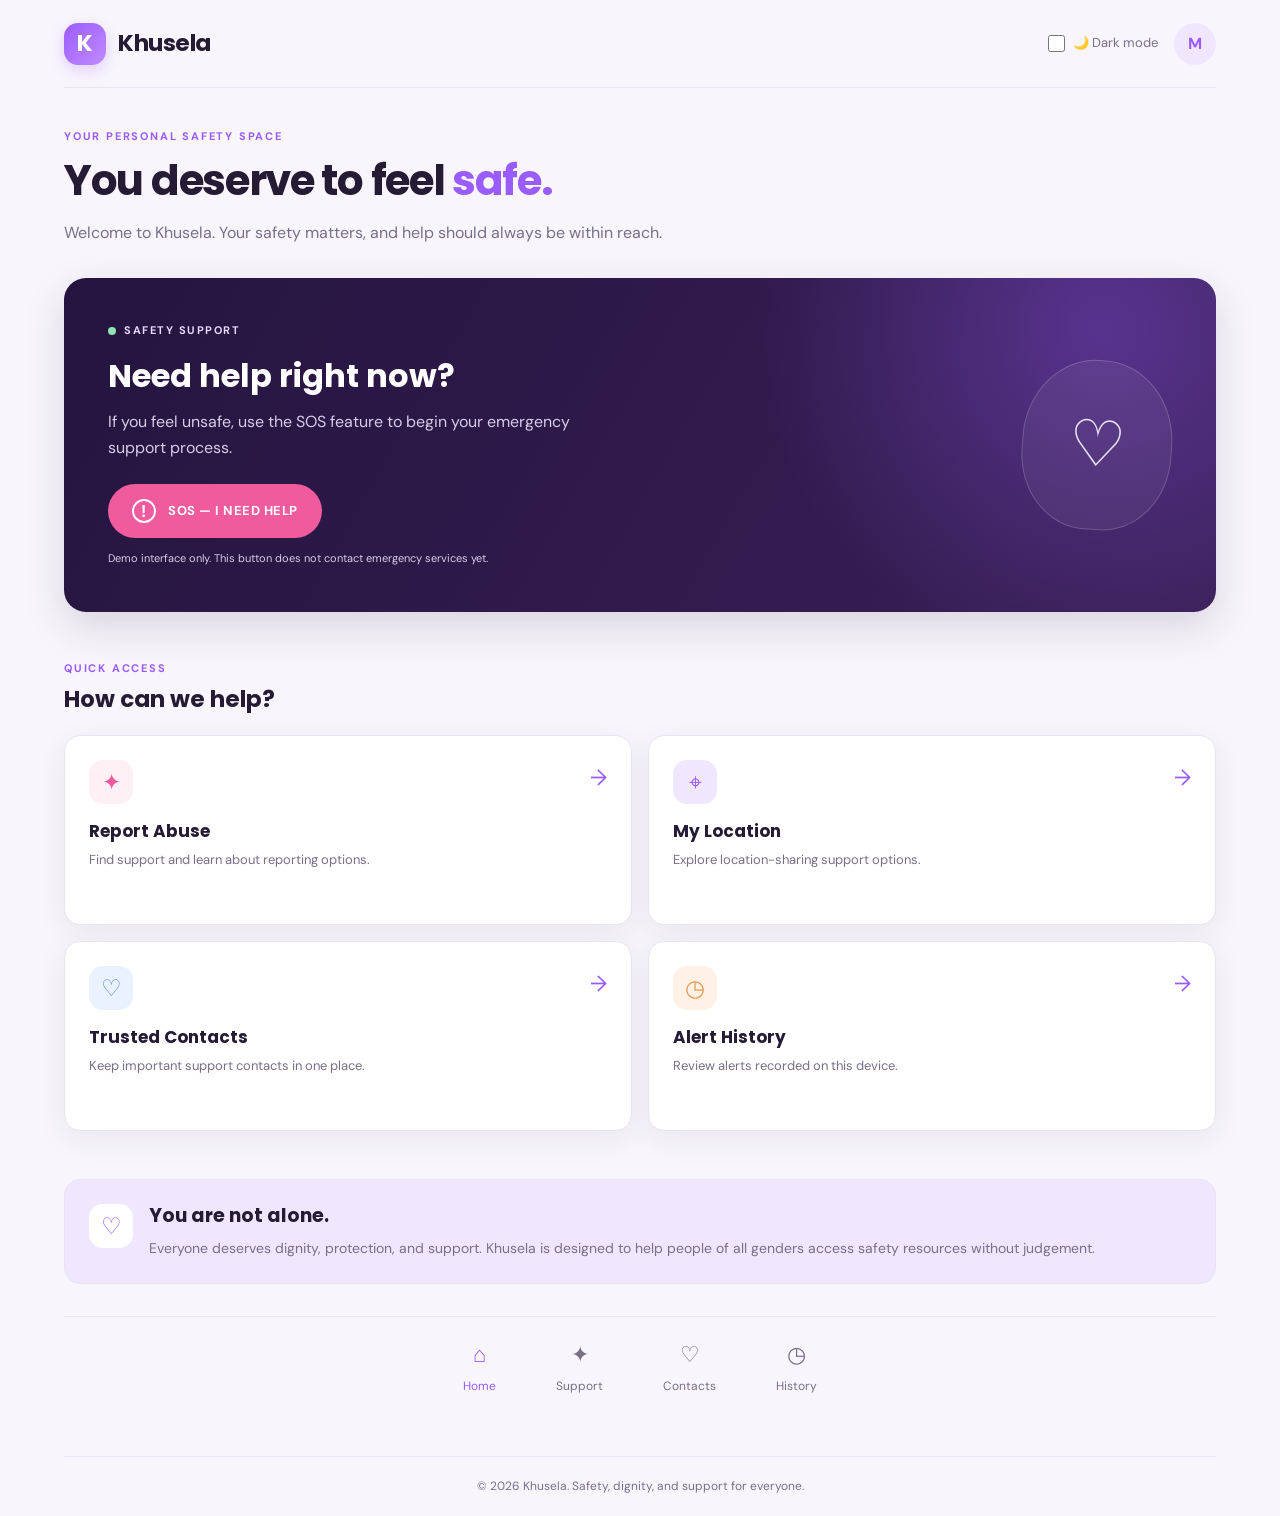
==== index.html @ ccbcc1a1 "Add files via upload so far im still working on the figma design and colouring ive finished the pro" ====
<div id="khusela"></div>
<!DOCTYPE html>
<html lang="en">
<head>
    <meta charset="UTF-8">
    <meta name="viewport" content="width=device-width, initial-scale=1.0">
    <title>Khusela | Your Safety, Our Priority</title>

    <!-- Connect the CSS file -->
    <link rel="stylesheet" href="style.css">

    <!-- Fonts -->
    <link rel="preconnect" href="https://fonts.googleapis.com">
    <link rel="preconnect" href="https://fonts.gstatic.com" crossorigin>
    <link href="https://fonts.googleapis.com/css2?family=DM+Sans:wght@400;500;600;700&family=Poppins:wght@500;600;700&display=swap" rel="stylesheet">
</head>

<body>
    <div class="app-container">

        <!-- Header -->
        <header class="top-bar">
            <a href="#" class="logo">
                <span class="logo-icon">K</span>
                <span>Khusela</span>
            </a>

            <div class="header-actions">
                <label class="theme-switch">
                    <input type="checkbox" id="theme-toggle">
                    <span>🌙 Dark mode</span>
                </label>
                <div class="profile">M</div>
            </div>
        </header>

        <!-- Main content -->
        <main class="main-content">

            <!-- Welcome section -->
            <section class="welcome">
                <p class="eyebrow">YOUR PERSONAL SAFETY SPACE</p>
                <h1>You deserve to feel <span>safe.</span></h1>
                <p class="welcome-text">
                    Welcome to Khusela. Your safety matters, and help should
                    always be within reach.
                </p>
            </section>

            <!-- SOS card -->
            <section class="sos-card">
                <div class="sos-content">
                    <span class="status-label">
                        <span class="status-dot"></span>
                        SAFETY SUPPORT
                    </span>

                    <h2>Need help right now?</h2>
                    <p>
                        If you feel unsafe, use the SOS feature to begin
                        your emergency support process.
                    </p>

                    <button class="sos-button" type="button">
                        <span class="sos-icon">!</span>
                        SOS — I NEED HELP
                    </button>

                    <p class="sos-note">
                        Demo interface only. This button does not contact
                        emergency services yet.
                    </p>
                </div>

                <div class="shield-art" aria-hidden="true">♡</div>
            </section>

            <!-- Quick actions -->
            <section class="section">
                <div class="section-heading">
                    <div>
                        <p class="eyebrow">QUICK ACCESS</p>
                        <h2>How can we help?</h2>
                    </div>
                </div>

                <div class="action-grid">
                    <a href="#report" class="action-card">
                        <span class="action-icon pink">✦</span>
                        <h3>Report Abuse</h3>
                        <p>Find support and learn about reporting options.</p>
                        <span class="card-arrow">→</span>
                    </a>

                    <a href="#location" class="action-card">
                        <span class="action-icon purple">⌖</span>
                        <h3>My Location</h3>
                        <p>Explore location-sharing support options.</p>
                        <span class="card-arrow">→</span>
                    </a>

                    <a href="#contacts" class="action-card">
                        <span class="action-icon blue">♡</span>
                        <h3>Trusted Contacts</h3>
                        <p>Keep important support contacts in one place.</p>
                        <span class="card-arrow">→</span>
                    </a>

                    <a href="#history" class="action-card">
                        <span class="action-icon orange">◷</span>
                        <h3>Alert History</h3>
                        <p>Review alerts recorded on this device.</p>
                        <span class="card-arrow">→</span>
                    </a>
                </div>
            </section>

            <!-- Support information -->
            <section class="support-card" id="report">
                <div class="support-icon">♡</div>
                <div>
                    <h2>You are not alone.</h2>
                    <p>
                        Everyone deserves dignity, protection, and support.
                        Khusela is designed to help people of all genders
                        access safety resources without judgement.
                    </p>
                </div>
            </section>

            <!-- Bottom navigation -->
            <nav class="bottom-nav" aria-label="Main navigation">
                <a href="#" class="nav-item active">
                    <span>⌂</span>
                    Home
                </a>
                <a href="#report" class="nav-item">
                    <span>✦</span>
                    Support
                </a>
                <a href="#contacts" class="nav-item">
                    <span>♡</span>
                    Contacts
                </a>
                <a href="#history" class="nav-item">
                    <span>◷</span>
                    History
                </a>
            </nav>

        </main>

        <footer class="footer">
            <p>© 2026 Khusela. Safety, dignity, and support for everyone.</p>
        </footer>

    </div>
</body>
</html>
---- style.css ----
/* =====================================
   1. KHUSELA DESIGN SYSTEM
===================================== */

:root {
    --primary: #9B5CFF;
    --primary-dark: #7840D8;
    --accent: #F05B9D;
    --background: #F8F6FC;
    --surface: #FFFFFF;
    --text: #241B35;
    --muted: #786F88;
    --border: #EAE4F2;
    --soft-purple: #F0E7FF;
    --soft-pink: #FFF0F6;
    --soft-blue: #EAF2FF;
    --soft-orange: #FFF1E5;
    --sos-bg: #25143F;
    --sos-text: #FFFFFF;

    --font-heading: "Poppins", sans-serif;
    --font-body: "DM Sans", sans-serif;

    --space-1: 4px;
    --space-2: 8px;
    --space-3: 12px;
    --space-4: 16px;
    --space-5: 20px;
    --space-6: 24px;
    --space-8: 32px;
    --space-10: 40px;

    --radius-small: 10px;
    --radius-medium: 16px;
    --radius-large: 22px;
    --radius-pill: 999px;

    --shadow: 0 8px 30px rgba(43, 25, 70, 0.07);
}

/* =====================================
   2. DARK MODE
   Uses the checkbox in the HTML.
===================================== */

body:has(#theme-toggle:checked) {
    --background: #0B0818;
    --surface: #141126;
    --text: #F8F5FF;
    --muted: #AAA1C2;
    --border: #302744;
    --soft-purple: #281C3E;
    --soft-pink: #351B2A;
    --soft-blue: #192742;
    --soft-orange: #35251B;
    --sos-bg: #201432;
    --sos-text: #FFFFFF;

    --shadow: 0 8px 30px rgba(0, 0, 0, 0.18);
}

/* =====================================
   3. RESET AND BASE STYLES
===================================== */

* {
    box-sizing: border-box;
    margin: 0;
    padding: 0;
}

html {
    scroll-behavior: smooth;
}

body {
    background: var(--background);
    color: var(--text);
    font-family: var(--font-body);
    font-size: 16px;
    line-height: 1.6;
    transition: background 0.25s ease, color 0.25s ease;
}

a {
    color: inherit;
    text-decoration: none;
}

button,
input {
    font: inherit;
}

button,
a,
input {
    -webkit-tap-highlight-color: transparent;
}

button:focus-visible,
a:focus-visible,
input:focus-visible {
    outline: 3px solid var(--accent);
    outline-offset: 4px;
}

.app-container {
    width: 100%;
    max-width: 1200px;
    margin: 0 auto;
    padding: 0 var(--space-6);
}

/* =====================================
   4. HEADER AND LOGO
===================================== */

.top-bar {
    min-height: 88px;
    display: flex;
    align-items: center;
    justify-content: space-between;
    gap: var(--space-4);
    border-bottom: 1px solid var(--border);
}

.logo {
    display: inline-flex;
    align-items: center;
    gap: var(--space-3);
    font-family: var(--font-heading);
    font-size: 23px;
    font-weight: 700;
    letter-spacing: -0.5px;
}

.logo-icon {
    display: grid;
    place-items: center;
    width: 42px;
    height: 42px;
    border-radius: 14px;
    background: linear-gradient(135deg, var(--primary), #C18BFF);
    color: white;
    box-shadow: 0 5px 15px rgba(155, 92, 255, 0.25);
}

.header-actions {
    display: flex;
    align-items: center;
    gap: var(--space-4);
}

.theme-switch {
    display: inline-flex;
    align-items: center;
    gap: var(--space-2);
    color: var(--muted);
    font-size: 13px;
    cursor: pointer;
}

.theme-switch input {
    accent-color: var(--primary);
    width: 17px;
    height: 17px;
    cursor: pointer;
}

.profile {
    width: 42px;
    height: 42px;
    display: grid;
    place-items: center;
    border-radius: 50%;
    background: var(--soft-purple);
    color: var(--primary);
    font-weight: 700;
}

/* =====================================
   5. MAIN CONTENT AND WELCOME
===================================== */

.main-content {
    padding: var(--space-10) 0;
}

.welcome {
    margin-bottom: var(--space-8);
}

.eyebrow {
    color: var(--primary);
    font-size: 11px;
    font-weight: 700;
    letter-spacing: 1.8px;
    margin-bottom: var(--space-2);
}

h1,
h2,
h3 {
    font-family: var(--font-heading);
    line-height: 1.3;
}

.welcome h1 {
    font-size: clamp(28px, 5vw, 42px);
    letter-spacing: -1.3px;
    margin-bottom: var(--space-3);
}

.welcome h1 span {
    color: var(--primary);
}

.welcome-text {
    color: var(--muted);
    max-width: 600px;
}

/* =====================================
   6. SOS CARD
===================================== */

.sos-card {
    position: relative;
    display: flex;
    align-items: center;
    justify-content: space-between;
    gap: var(--space-6);
    overflow: hidden;
    padding: clamp(24px, 5vw, 44px);
    margin-bottom: 48px;
    border-radius: var(--radius-large);
    background:
        radial-gradient(
            circle at 90% 15%,
            rgba(155, 92, 255, 0.35),
            transparent 32%
        ),
        linear-gradient(120deg, #25143F, #392057);
    color: var(--sos-text);
    box-shadow: 0 15px 40px rgba(37, 20, 63, 0.15);
}

.sos-content {
    position: relative;
    z-index: 1;
    max-width: 600px;
}

.status-label {
    display: inline-flex;
    align-items: center;
    gap: var(--space-2);
    color: #E7D7FF;
    font-size: 11px;
    font-weight: 700;
    letter-spacing: 1.5px;
    margin-bottom: var(--space-4);
}

.status-dot {
    width: 8px;
    height: 8px;
    border-radius: 50%;
    background: #8FE3B1;
}

.sos-card h2 {
    font-size: clamp(24px, 4vw, 32px);
    margin-bottom: var(--space-3);
}

.sos-card p {
    max-width: 490px;
    color: #D7CCE8;
}

.sos-button {
    min-height: 54px;
    display: inline-flex;
    align-items: center;
    justify-content: center;
    gap: var(--space-3);
    margin-top: var(--space-6);
    padding: 0 24px;
    border: 0;
    border-radius: var(--radius-pill);
    background: var(--accent);
    color: white;
    font-size: 13px;
    font-weight: 700;
    letter-spacing: 0.5px;
    cursor: pointer;
    transition: transform 0.2s ease, filter 0.2s ease;
}

.sos-button:hover {
    transform: translateY(-2px);
    filter: brightness(1.08);
}

.sos-icon {
    display: grid;
    place-items: center;
    width: 24px;
    height: 24px;
    border: 2px solid white;
    border-radius: 50%;
    font-size: 17px;
    line-height: 1;
}

.sos-note {
    margin-top: var(--space-3);
    font-size: 11px;
}

.shield-art {
    display: grid;
    place-items: center;
    flex-shrink: 0;
    width: 150px;
    height: 170px;
    border: 1px solid rgba(255, 255, 255, 0.18);
    border-radius: 48% 48% 45% 45%;
    background: rgba(255, 255, 255, 0.06);
    color: rgba(255, 255, 255, 0.85);
    font-size: 64px;
    transform: rotate(4deg);
}

/* =====================================
   7. QUICK ACTION CARDS
===================================== */

.section {
    margin-bottom: 48px;
}

.section-heading {
    display: flex;
    justify-content: space-between;
    align-items: center;
    margin-bottom: var(--space-5);
}

.section-heading h2 {
    font-size: 23px;
}

.action-grid {
    display: grid;
    grid-template-columns: repeat(2, minmax(0, 1fr));
    gap: var(--space-4);
}

.action-card {
    position: relative;
    min-height: 190px;
    padding: var(--space-6);
    border: 1px solid var(--border);
    border-radius: var(--radius-medium);
    background: var(--surface);
    box-shadow: var(--shadow);
    transition: transform 0.2s ease, border-color 0.2s ease;
}

.action-card:hover {
    transform: translateY(-3px);
    border-color: var(--primary);
}

.action-icon {
    display: grid;
    place-items: center;
    width: 44px;
    height: 44px;
    margin-bottom: var(--space-4);
    border-radius: 14px;
    font-size: 23px;
}

.pink {
    background: var(--soft-pink);
    color: var(--accent);
}

.purple {
    background: var(--soft-purple);
    color: var(--primary);
}

.blue {
    background: var(--soft-blue);
    color: #5D8FE8;
}

.orange {
    background: var(--soft-orange);
    color: #E99A53;
}

.action-card h3 {
    margin-bottom: var(--space-2);
    font-size: 17px;
}

.action-card p {
    max-width: 300px;
    color: var(--muted);
    font-size: 13px;
}

.card-arrow {
    position: absolute;
    top: 24px;
    right: 24px;
    color: var(--primary);
    font-size: 22px;
}

/* =====================================
   8. SUPPORT CARD
===================================== */

.support-card {
    display: flex;
    align-items: flex-start;
    gap: var(--space-4);
    padding: var(--space-6);
    margin-bottom: var(--space-8);
    border: 1px solid var(--border);
    border-radius: var(--radius-medium);
    background: var(--soft-purple);
}

.support-icon {
    display: grid;
    place-items: center;
    flex-shrink: 0;
    width: 44px;
    height: 44px;
    border-radius: 14px;
    background: var(--surface);
    color: var(--primary);
    font-size: 23px;
}

.support-card h2 {
    margin-bottom: var(--space-2);
    font-size: 19px;
}

.support-card p {
    color: var(--muted);
    font-size: 14px;
}

/* =====================================
   9. BOTTOM NAVIGATION
===================================== */

.bottom-nav {
    display: flex;
    align-items: center;
    justify-content: center;
    gap: clamp(16px, 5vw, 60px);
    padding: var(--space-5) 0;
    border-top: 1px solid var(--border);
}

.nav-item {
    display: flex;
    align-items: center;
    flex-direction: column;
    gap: var(--space-1);
    color: var(--muted);
    font-size: 12px;
    transition: color 0.2s ease;
}

.nav-item span {
    font-size: 22px;
}

.nav-item:hover,
.nav-item.active {
    color: var(--primary);
}

/* =====================================
   10. FOOTER
===================================== */

.footer {
    padding: var(--space-5) 0;
    border-top: 1px solid var(--border);
    color: var(--muted);
    font-size: 12px;
    text-align: center;
}

/* =====================================
   11. MOBILE RESPONSIVENESS
===================================== */

@media (max-width: 640px) {
    .app-container {
        padding: 0 var(--space-4);
    }

    .top-bar {
        min-height: 72px;
    }

    .logo {
        font-size: 19px;
    }

    .logo-icon {
        width: 36px;
        height: 36px;
    }

    .header-actions {
        gap: var(--space-2);
    }

    .theme-switch {
        font-size: 0;
        gap: 0;
    }

    .theme-switch input {
        width: 20px;
        height: 20px;
    }

    .profile {
        width: 36px;
        height: 36px;
    }

    .main-content {
        padding: var(--space-8) 0;
    }

    .sos-card {
        padding: 24px;
        margin-bottom: 36px;
    }

    .shield-art {
        display: none;
    }

    .sos-button {
        width: 100%;
        padding: 0 12px;
        font-size: 12px;
    }

    .action-grid {
        grid-template-columns: 1fr;
    }

    .action-card {
        min-height: 160px;
    }

    .support-card {
        padding: var(--space-4);
    }

    .bottom-nav {
        justify-content: space-between;
        gap: 8px;
    }

    .nav-item {
        font-size: 10px;
    }

    .nav-item span {
        font-size: 20px;
    }
}

/* =====================================
   12. ACCESSIBILITY
===================================== */

@media (prefers-reduced-motion: reduce) {
    *,
    *::before,
    *::after {
        scroll-behavior: auto !important;
        transition-duration: 0.01ms !important;
        animation-duration: 0.01ms !important;
        animation-iteration-count: 1 !important;
    }
}
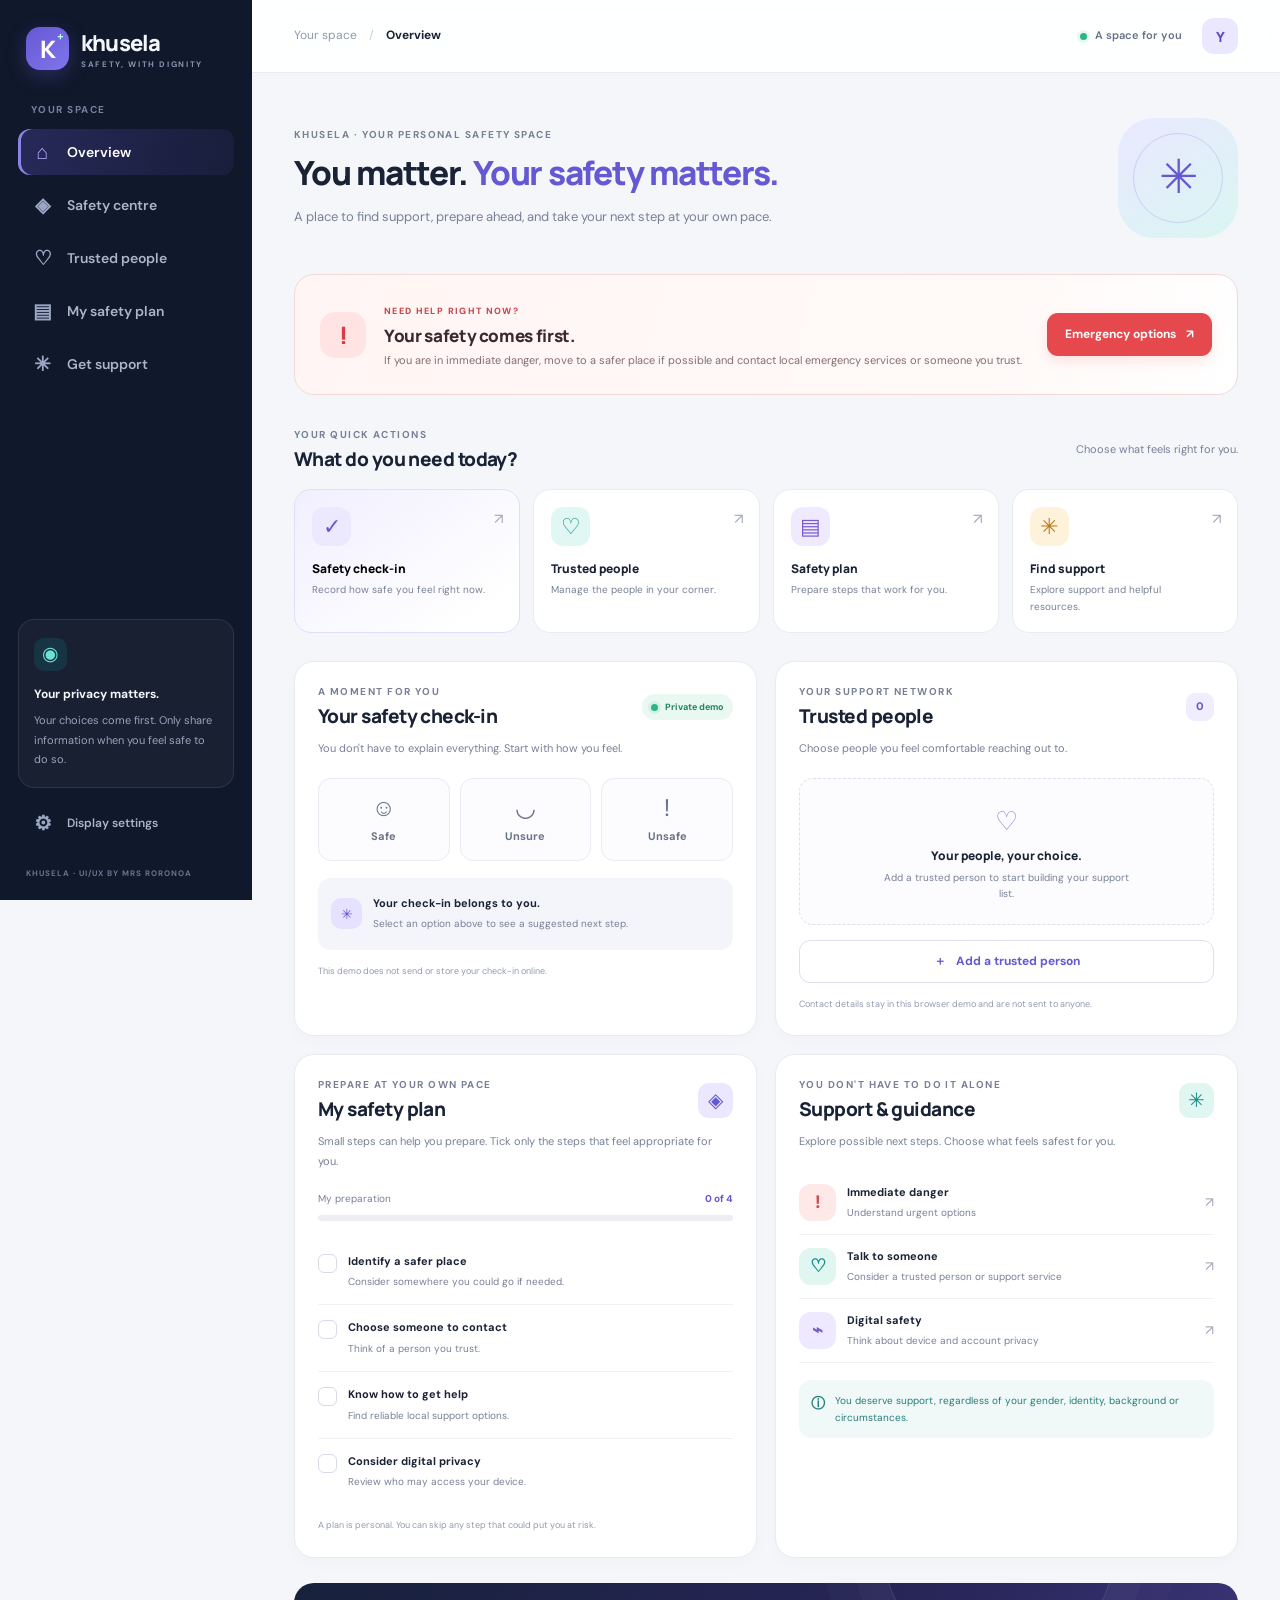
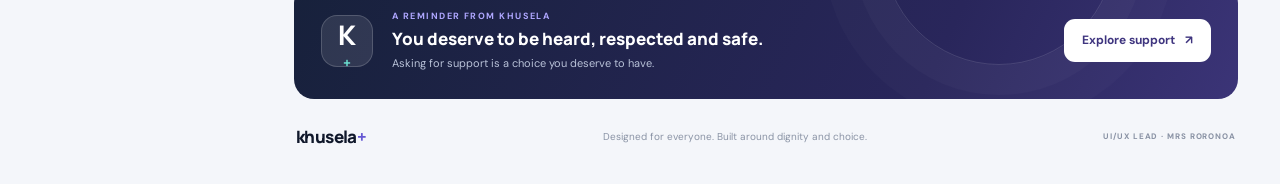
==== commit 1092be88: "Add files via upload final product" ====
--- a/index.html
+++ b/index.html
@@ -1,159 +1,474 @@
-<div id="khusela"></div>
+
 <!DOCTYPE html>
 <html lang="en">
 <head>
-    <meta charset="UTF-8">
-    <meta name="viewport" content="width=device-width, initial-scale=1.0">
-    <title>Khusela | Your Safety, Our Priority</title>
-
-    <!-- Connect the CSS file -->
-    <link rel="stylesheet" href="style.css">
-
-    <!-- Fonts -->
-    <link rel="preconnect" href="https://fonts.googleapis.com">
-    <link rel="preconnect" href="https://fonts.gstatic.com" crossorigin>
-    <link href="https://fonts.googleapis.com/css2?family=DM+Sans:wght@400;500;600;700&family=Poppins:wght@500;600;700&display=swap" rel="stylesheet">
+  <meta charset="UTF-8">
+  <meta name="viewport" content="width=device-width, initial-scale=1">
+  <meta name="theme-color" content="#10182B">
+  <meta name="description" content="Khusela is an inclusive personal safety and GBV support platform.">
+  <title>Khusela — Your Safety, Your Choice</title>
+
+  <link rel="preconnect" href="https://fonts.googleapis.com">
+  <link rel="preconnect" href="https://fonts.gstatic.com" crossorigin>
+  <link href="https://fonts.googleapis.com/css2?family=DM+Sans:wght@400;500;600;700&family=Manrope:wght@400;500;600;700;800&display=swap" rel="stylesheet">
+  <link rel="stylesheet" href="style.css">
 </head>
-
 <body>
-    <div class="app-container">
-
-        <!-- Header -->
-        <header class="top-bar">
-            <a href="#" class="logo">
-                <span class="logo-icon">K</span>
-                <span>Khusela</span>
+  <div class="app">
+    <aside class="sidebar" id="sidebar">
+      <a href="#dashboard" class="brand" aria-label="Khusela dashboard">
+        <span class="brand-symbol">K<span>+</span></span>
+        <span class="brand-name">khusela<small>SAFETY, WITH DIGNITY</small></span>
+      </a>
+
+      <div class="profile-label">YOUR SPACE</div>
+      <nav class="side-nav" aria-label="Main navigation">
+        <a class="nav-link active" href="#dashboard"><span>⌂</span> Overview</a>
+        <a class="nav-link" href="#safety"><span>◈</span> Safety centre</a>
+        <a class="nav-link" href="#contacts"><span>♡</span> Trusted people</a>
+        <a class="nav-link" href="#plan"><span>▤</span> My safety plan</a>
+        <a class="nav-link" href="#support"><span>✳</span> Get support</a>
+      </nav>
+
+      <div class="sidebar-bottom">
+        <div class="privacy-card">
+          <span class="privacy-icon">◉</span>
+          <strong>Your privacy matters.</strong>
+          <p>Your choices come first. Only share information when you feel safe to do so.</p>
+        </div>
+        <button class="nav-link settings-button" id="settingsButton" type="button">
+          <span>⚙</span> Display settings
+        </button>
+        <div class="sidebar-footer">KHUSELA · UI/UX BY MRS RORONOA</div>
+      </div>
+    </aside>
+
+    <main class="main" id="dashboard">
+      <header class="topbar">
+        <button class="icon-button menu-button" id="menuButton" aria-label="Open navigation" type="button">☰</button>
+        <div class="breadcrumb">Your space <span>/</span> <strong>Overview</strong></div>
+        <div class="top-actions">
+          <span class="secure-label"><span class="green-dot"></span> A space for you</span>
+          <button class="avatar" id="profileButton" type="button" aria-label="Profile options">Y</button>
+        </div>
+      </header>
+
+      <div class="content">
+        <section class="welcome-row">
+          <div>
+            <p class="overline">KHUSELA  · YOUR PERSONAL SAFETY SPACE</p>
+            <h1>You matter. <span>Your safety matters.</span></h1>
+            <p class="subheading">A place to find support, prepare ahead, and take your next step at your own pace.</p>
+          </div>
+          <div class="welcome-mark" aria-hidden="true">
+            <div class="mark-ring ring-one"></div>
+            <div class="mark-ring ring-two"></div>
+            <span>✳</span>
+          </div>
+        </section>
+
+        <section class="emergency-banner" id="safety" aria-labelledby="urgent-title">
+          <div class="emergency-symbol" aria-hidden="true">!</div>
+          <div class="emergency-copy">
+            <span class="banner-eyebrow">NEED HELP RIGHT NOW?</span>
+            <h2 id="urgent-title">Your safety comes first.</h2>
+            <p>If you are in immediate danger, move to a safer place if possible and contact local emergency services or someone you trust.</p>
+          </div>
+          <button class="button button-emergency" id="emergencyButton" type="button">
+            Emergency options <span aria-hidden="true">↗</span>
+          </button>
+        </section>
+
+        <div class="section-title-row">
+          <div>
+            <p class="overline">YOUR QUICK ACTIONS</p>
+            <h2>What do you need today?</h2>
+          </div>
+          <span class="section-note">Choose what feels right for you.</span>
+        </div>
+
+        <section class="action-grid" aria-label="Quick safety actions">
+          <button class="action-card action-primary" id="checkInButton" type="button">
+            <span class="action-icon">✓</span>
+            <span class="action-text"><strong>Safety check-in</strong><small>Record how safe you feel right now.</small></span>
+            <span class="card-arrow">↗</span>
+          </button>
+          <a class="action-card" href="#contacts">
+            <span class="action-icon icon-teal">♡</span>
+            <span class="action-text"><strong>Trusted people</strong><small>Manage the people in your corner.</small></span>
+            <span class="card-arrow">↗</span>
+          </a>
+          <a class="action-card" href="#plan">
+            <span class="action-icon icon-violet">▤</span>
+            <span class="action-text"><strong>Safety plan</strong><small>Prepare steps that work for you.</small></span>
+            <span class="card-arrow">↗</span>
+          </a>
+          <a class="action-card" href="#support">
+            <span class="action-icon icon-amber">✳</span>
+            <span class="action-text"><strong>Find support</strong><small>Explore support and helpful resources.</small></span>
+            <span class="card-arrow">↗</span>
+          </a>
+        </section>
+
+        <div class="dashboard-grid">
+          <section class="panel checkin-panel">
+            <div class="panel-heading">
+              <div>
+                <p class="overline">A MOMENT FOR YOU</p>
+                <h2>Your safety check-in</h2>
+              </div>
+              <span class="soft-tag"><span class="green-dot"></span> Private demo</span>
+            </div>
+            <p class="panel-description">You don't have to explain everything. Start with how you feel.</p>
+
+            <div class="feeling-options" role="group" aria-label="How safe do you feel?">
+              <button class="feeling" data-feeling="Safe" type="button">
+                <span>☺</span><strong>Safe</strong>
+              </button>
+              <button class="feeling" data-feeling="Unsure" type="button">
+                <span>◡</span><strong>Unsure</strong>
+              </button>
+              <button class="feeling" data-feeling="Unsafe" type="button">
+                <span>!</span><strong>Unsafe</strong>
+              </button>
+            </div>
+
+            <div class="checkin-result" id="checkinResult" role="status" aria-live="polite">
+              <span class="result-mark">✳</span>
+              <span><strong>Your check-in belongs to you.</strong><small>Select an option above to see a suggested next step.</small></span>
+            </div>
+            <p class="privacy-footnote">This demo does not send or store your check-in online.</p>
+          </section>
+
+          <section class="panel contacts-panel" id="contacts">
+            <div class="panel-heading">
+              <div>
+                <p class="overline">YOUR SUPPORT NETWORK</p>
+                <h2>Trusted people</h2>
+              </div>
+              <span class="count-badge" id="contactCount">0</span>
+            </div>
+            <p class="panel-description">Choose people you feel comfortable reaching out to.</p>
+
+            <div class="contact-list" id="contactList">
+              <div class="empty-state">
+                <span>♡</span>
+                <strong>Your people, your choice.</strong>
+                <p>Add a trusted person to start building your support list.</p>
+              </div>
+            </div>
+
+            <button class="button button-outline button-full" id="addContactButton" type="button">
+              <span>＋</span> Add a trusted person
+            </button>
+            <p class="privacy-footnote">Contact details stay in this browser demo and are not sent to anyone.</p>
+          </section>
+        </div>
+
+        <div class="dashboard-grid lower-grid">
+          <section class="panel plan-panel" id="plan">
+            <div class="panel-heading">
+              <div>
+                <p class="overline">PREPARE AT YOUR OWN PACE</p>
+                <h2>My safety plan</h2>
+              </div>
+              <span class="plan-icon">◈</span>
+            </div>
+            <p class="panel-description">Small steps can help you prepare. Tick only the steps that feel appropriate for you.</p>
+
+            <div class="plan-progress">
+              <div class="progress-label"><span>My preparation</span><strong id="progressText">0 of 4</strong></div>
+              <div class="progress-track"><span id="progressBar"></span></div>
+            </div>
+
+            <div class="plan-list">
+              <label class="plan-item"><input type="checkbox" class="plan-check"><span class="custom-check"></span><span><strong>Identify a safer place</strong><small>Consider somewhere you could go if needed.</small></span></label>
+              <label class="plan-item"><input type="checkbox" class="plan-check"><span class="custom-check"></span><span><strong>Choose someone to contact</strong><small>Think of a person you trust.</small></span></label>
+              <label class="plan-item"><input type="checkbox" class="plan-check"><span class="custom-check"></span><span><strong>Know how to get help</strong><small>Find reliable local support options.</small></span></label>
+              <label class="plan-item"><input type="checkbox" class="plan-check"><span class="custom-check"></span><span><strong>Consider digital privacy</strong><small>Review who may access your device.</small></span></label>
+            </div>
+            <p class="privacy-footnote">A plan is personal. You can skip any step that could put you at risk.</p>
+          </section>
+
+          <section class="panel support-panel" id="support">
+            <div class="panel-heading">
+              <div>
+                <p class="overline">YOU DON'T HAVE TO DO IT ALONE</p>
+                <h2>Support & guidance</h2>
+              </div>
+              <span class="support-icon">✳</span>
+            </div>
+            <p class="panel-description">Explore possible next steps. Choose what feels safest for you.</p>
+
+            <a class="resource-row" href="#emergency-help" id="resourceEmergency">
+              <span class="resource-icon red-icon">!</span>
+              <span><strong>Immediate danger</strong><small>Understand urgent options</small></span>
+              <span class="resource-arrow">↗</span>
             </a>
-
-            <div class="header-actions">
-                <label class="theme-switch">
-                    <input type="checkbox" id="theme-toggle">
-                    <span>🌙 Dark mode</span>
-                </label>
-                <div class="profile">M</div>
-            </div>
-        </header>
-
-        <!-- Main content -->
-        <main class="main-content">
-
-            <!-- Welcome section -->
-            <section class="welcome">
-                <p class="eyebrow">YOUR PERSONAL SAFETY SPACE</p>
-                <h1>You deserve to feel <span>safe.</span></h1>
-                <p class="welcome-text">
-                    Welcome to Khusela. Your safety matters, and help should
-                    always be within reach.
-                </p>
-            </section>
-
-            <!-- SOS card -->
-            <section class="sos-card">
-                <div class="sos-content">
-                    <span class="status-label">
-                        <span class="status-dot"></span>
-                        SAFETY SUPPORT
-                    </span>
-
-                    <h2>Need help right now?</h2>
-                    <p>
-                        If you feel unsafe, use the SOS feature to begin
-                        your emergency support process.
-                    </p>
-
-                    <button class="sos-button" type="button">
-                        <span class="sos-icon">!</span>
-                        SOS — I NEED HELP
-                    </button>
-
-                    <p class="sos-note">
-                        Demo interface only. This button does not contact
-                        emergency services yet.
-                    </p>
-                </div>
-
-                <div class="shield-art" aria-hidden="true">♡</div>
-            </section>
-
-            <!-- Quick actions -->
-            <section class="section">
-                <div class="section-heading">
-                    <div>
-                        <p class="eyebrow">QUICK ACCESS</p>
-                        <h2>How can we help?</h2>
-                    </div>
-                </div>
-
-                <div class="action-grid">
-                    <a href="#report" class="action-card">
-                        <span class="action-icon pink">✦</span>
-                        <h3>Report Abuse</h3>
-                        <p>Find support and learn about reporting options.</p>
-                        <span class="card-arrow">→</span>
-                    </a>
-
-                    <a href="#location" class="action-card">
-                        <span class="action-icon purple">⌖</span>
-                        <h3>My Location</h3>
-                        <p>Explore location-sharing support options.</p>
-                        <span class="card-arrow">→</span>
-                    </a>
-
-                    <a href="#contacts" class="action-card">
-                        <span class="action-icon blue">♡</span>
-                        <h3>Trusted Contacts</h3>
-                        <p>Keep important support contacts in one place.</p>
-                        <span class="card-arrow">→</span>
-                    </a>
-
-                    <a href="#history" class="action-card">
-                        <span class="action-icon orange">◷</span>
-                        <h3>Alert History</h3>
-                        <p>Review alerts recorded on this device.</p>
-                        <span class="card-arrow">→</span>
-                    </a>
-                </div>
-            </section>
-
-            <!-- Support information -->
-            <section class="support-card" id="report">
-                <div class="support-icon">♡</div>
-                <div>
-                    <h2>You are not alone.</h2>
-                    <p>
-                        Everyone deserves dignity, protection, and support.
-                        Khusela is designed to help people of all genders
-                        access safety resources without judgement.
-                    </p>
-                </div>
-            </section>
-
-            <!-- Bottom navigation -->
-            <nav class="bottom-nav" aria-label="Main navigation">
-                <a href="#" class="nav-item active">
-                    <span>⌂</span>
-                    Home
-                </a>
-                <a href="#report" class="nav-item">
-                    <span>✦</span>
-                    Support
-                </a>
-                <a href="#contacts" class="nav-item">
-                    <span>♡</span>
-                    Contacts
-                </a>
-                <a href="#history" class="nav-item">
-                    <span>◷</span>
-                    History
-                </a>
-            </nav>
-
-        </main>
+            <a class="resource-row" href="#trusted-support" id="resourceTrusted">
+              <span class="resource-icon teal-icon">♡</span>
+              <span><strong>Talk to someone</strong><small>Consider a trusted person or support service</small></span>
+              <span class="resource-arrow">↗</span>
+            </a>
+            <a class="resource-row" href="#digital-safety" id="resourceDigital">
+              <span class="resource-icon violet-icon">⌁</span>
+              <span><strong>Digital safety</strong><small>Think about device and account privacy</small></span>
+              <span class="resource-arrow">↗</span>
+            </a>
+
+            <div class="support-note">
+              <span>ⓘ</span>
+              <p>You deserve support, regardless of your gender, identity, background or circumstances.</p>
+            </div>
+          </section>
+        </div>
+
+        <section class="closing-banner">
+          <div class="closing-symbol">K<span>+</span></div>
+          <div>
+            <p class="overline">A REMINDER FROM KHUSELA</p>
+            <h2>You deserve to be heard, respected and safe.</h2>
+            <p>Asking for support is a choice you deserve to have.</p>
+          </div>
+          <a class="button button-light" href="#support">Explore support <span>↗</span></a>
+        </section>
 
         <footer class="footer">
-            <p>© 2026 Khusela. Safety, dignity, and support for everyone.</p>
+          <a href="#dashboard" class="footer-brand">khusela<span>+</span></a>
+          <p>Designed for everyone. Built around dignity and choice.</p>
+          <span>UI/UX LEAD · MRS RORONOA</span>
         </footer>
-
+      </div>
+    </main>
+  </div>
+
+  <!-- DIALOGS -->
+  <dialog class="modal" id="appModal">
+    <div class="modal-head">
+      <div class="modal-mark" id="modalMark">✳</div>
+      <button class="icon-button modal-close" id="closeModal" type="button" aria-label="Close dialog">✕</button>
     </div>
+    <div id="modalContent"></div>
+  </dialog>
+
+  <div class="toast" id="toast" role="status" aria-live="polite"></div>
+
+  <script>
+    const $ = (selector) => document.querySelector(selector);
+    const $$ = (selector) => [...document.querySelectorAll(selector)];
+
+    const modal = $("#appModal");
+    const modalContent = $("#modalContent");
+    const toast = $("#toast");
+    let toastTimer;
+
+    function showToast(message) {
+      toast.textContent = message;
+      toast.classList.add("show");
+      clearTimeout(toastTimer);
+      toastTimer = setTimeout(() => toast.classList.remove("show"), 3200);
+    }
+
+    function openModal(title, text, actions = "") {
+      modalContent.innerHTML = `
+        <p class="overline">KHUSELA · YOUR SAFETY SPACE</p>
+        <h2>${title}</h2>
+        <div class="modal-copy">${text}</div>
+        ${actions}
+      `;
+      modal.showModal();
+    }
+
+    $("#closeModal").addEventListener("click", () => modal.close());
+
+    modal.addEventListener("click", (event) => {
+      if (event.target === modal) modal.close();
+    });
+
+    // Mobile navigation
+    $("#menuButton").addEventListener("click", () => {
+      $("#sidebar").classList.toggle("sidebar-open");
+    });
+
+    $$(".nav-link").forEach(link => {
+      link.addEventListener("click", () => {
+        $$(".nav-link").forEach(item => item.classList.remove("active"));
+        link.classList.add("active");
+        $("#sidebar").classList.remove("sidebar-open");
+      });
+    });
+
+    // Emergency information — no false claim that an alert was sent
+    $("#emergencyButton").addEventListener("click", () => {
+      openModal(
+        "Immediate safety options",
+        `<p>If you are in immediate danger, move to a safer place if you can and contact local emergency services or a person you trust.</p>
+         <div class="notice-box"><strong>Important</strong><p>This website demo cannot call emergency services, transmit your location or alert your contacts.</p></div>
+         <p>In South Africa, you can call <strong>112</strong> from a mobile phone for emergency assistance. If calling could put you at risk, consider whether a safer communication option is available.</p>`,
+        `<button class="button button-primary button-full" id="modalDone" type="button">I understand</button>`
+      );
+      $("#modalDone").addEventListener("click", () => modal.close());
+    });
+
+    // Safety check-in
+    const feelingMessages = {
+      Safe: ["Take a moment for yourself.", "If you feel comfortable, you can review your safety plan or check in with someone you trust."],
+      Unsure: ["It's okay not to know what to do.", "Consider moving somewhere you feel more comfortable or contacting a trusted person if it feels safe."],
+      Unsafe: ["Your safety comes first.", "If you are in immediate danger, seek a safer place if possible and contact emergency services or someone you trust."]
+    };
+
+    $$(".feeling").forEach(button => {
+      button.addEventListener("click", () => {
+        $$(".feeling").forEach(item => item.classList.remove("selected"));
+        button.classList.add("selected");
+        const [title, message] = feelingMessages[button.dataset.feeling];
+        $("#checkinResult").innerHTML = `
+          <span class="result-mark">✳</span>
+          <span><strong>${title}</strong><small>${message}</small></span>
+        `;
+      });
+    });
+
+    $("#checkInButton").addEventListener("click", () => {
+      document.querySelector(".checkin-panel").scrollIntoView({behavior:"smooth", block:"center"});
+      showToast("Your check-in is ready when you are.");
+    });
+
+    // Trusted contact list: kept in memory for this page session only
+    const contacts = [];
+    const contactList = $("#contactList");
+
+    function renderContacts() {
+      $("#contactCount").textContent = contacts.length;
+
+      if (!contacts.length) {
+        contactList.innerHTML = `
+          <div class="empty-state">
+            <span>♡</span>
+            <strong>Your people, your choice.</strong>
+            <p>Add a trusted person to start building your support list.</p>
+          </div>`;
+        return;
+      }
+
+      contactList.innerHTML = contacts.map((contact, index) => `
+        <div class="contact-item">
+          <span class="contact-avatar">${escapeHtml(contact.name.trim().charAt(0).toUpperCase())}</span>
+          <span class="contact-info"><strong>${escapeHtml(contact.name)}</strong><small>${escapeHtml(contact.relationship)}</small></span>
+          <button class="remove-contact" data-remove="${index}" type="button" aria-label="Remove ${escapeHtml(contact.name)}">✕</button>
+        </div>`).join("");
+
+      $$("[data-remove]").forEach(button => {
+        button.addEventListener("click", () => {
+          contacts.splice(Number(button.dataset.remove), 1);
+          renderContacts();
+          showToast("Trusted person removed from this demo.");
+        });
+      });
+    }
+
+    function escapeHtml(value) {
+      return String(value).replace(/[&<>"']/g, character => ({
+        "&":"&amp;", "<":"&lt;", ">":"&gt;", '"':"&quot;", "'":"&#39;"
+      }[character]));
+    }
+
+    $("#addContactButton").addEventListener("click", () => {
+      openModal(
+        "Add a trusted person",
+        `<p>Add someone you feel comfortable reaching out to. Only include details if it is safe for you to do so.</p>
+         <form id="contactForm" class="contact-form">
+           <label for="contactName">Name</label>
+           <input id="contactName" name="name" maxlength="70" required placeholder="Enter their name">
+           <label for="contactRelationship">Relationship</label>
+           <select id="contactRelationship" name="relationship" required>
+             <option value="">Choose relationship</option>
+             <option>Friend</option><option>Family</option><option>Partner</option>
+             <option>Teacher or colleague</option><option>Support professional</option><option>Other trusted person</option>
+           </select>
+           <button class="button button-primary button-full" type="submit">Add person</button>
+         </form>
+         <p class="privacy-footnote">Demo only: information is kept in page memory and disappears when the page is refreshed.</p>`
+      );
+
+      $("#contactForm").addEventListener("submit", event => {
+        event.preventDefault();
+        const data = new FormData(event.currentTarget);
+        contacts.push({
+          name: data.get("name").trim(),
+          relationship: data.get("relationship")
+        });
+        renderContacts();
+        modal.close();
+        showToast("Trusted person added to this page session.");
+      });
+    });
+
+    // Safety plan progress
+    function updateProgress() {
+      const checks = $$(".plan-check");
+      const completed = checks.filter(check => check.checked).length;
+      $("#progressText").textContent = `${completed} of ${checks.length}`;
+      $("#progressBar").style.width = `${completed / checks.length * 100}%`;
+    }
+
+    $$(".plan-check").forEach(check => check.addEventListener("change", updateProgress));
+
+    // Resource information
+    const resources = {
+      resourceTrusted: {
+        title: "Talking to someone",
+        text: `<p>You can choose a friend, family member, educator, counsellor or support professional you trust.</p>
+          <p>You decide what to share and when. If one person does not respond safely, consider another trusted option if available.</p>`
+      },
+      resourceDigital: {
+        title: "Digital safety",
+        text: `<p>If someone may monitor your device, think carefully before changing settings or deleting history. A sudden change may be noticed.</p>
+          <ul><li>Use a safer device if you have access to one.</li><li>Review account access and location-sharing settings when safe.</li><li>Choose a password others cannot easily guess.</li></ul>
+          <p>Prioritise the option least likely to increase risk in your situation.</p>`
+      },
+      resourceEmergency: {
+        title: "Immediate danger",
+        text: `<p>If it is safe to do so, move towards a place with other people and contact local emergency services or someone you trust.</p>
+          <div class="notice-box"><strong>South Africa</strong><p>112 can be called from a mobile phone for emergency assistance.</p></div>
+          <p>Khusela's current browser version cannot place calls or send alerts on your behalf.</p>`
+      }
+    };
+
+    Object.entries(resources).forEach(([id, resource]) => {
+      $("#" + id).addEventListener("click", event => {
+        event.preventDefault();
+        openModal(resource.title, resource.text);
+      });
+    });
+
+    $("#settingsButton").addEventListener("click", () => {
+      openModal(
+        "Display settings",
+        `<p>Choose a display that feels comfortable for you.</p>
+         <div class="setting-actions">
+           <button class="button button-primary" id="darkModeButton" type="button">Dark mode</button>
+           <button class="button button-outline" id="lightModeButton" type="button">Light mode</button>
+         </div>`
+      );
+      $("#darkModeButton").addEventListener("click", () => {
+        document.body.classList.remove("light-mode");
+        modal.close();
+        showToast("Dark mode enabled.");
+      });
+      $("#lightModeButton").addEventListener("click", () => {
+        document.body.classList.add("light-mode");
+        modal.close();
+        showToast("Light mode enabled.");
+      });
+    });
+
+    $("#profileButton").addEventListener("click", () => {
+      openModal(
+        "Your space, your choices",
+        `<p>This version does not require an account or collect a profile. A production app should use secure authentication, clear privacy controls and accessible ways to manage personal information.</p>`
+      );
+    });
+  </script>
 </body>
 </html>
--- a/style.css
+++ b/style.css
@@ -1,608 +1,1675 @@
-
-/* =====================================
-   1. KHUSELA DESIGN SYSTEM
-===================================== */
 
 :root {
-    --primary: #9B5CFF;
-    --primary-dark: #7840D8;
-    --accent: #F05B9D;
-    --background: #F8F6FC;
-    --surface: #FFFFFF;
-    --text: #241B35;
-    --muted: #786F88;
-    --border: #EAE4F2;
-    --soft-purple: #F0E7FF;
-    --soft-pink: #FFF0F6;
-    --soft-blue: #EAF2FF;
-    --soft-orange: #FFF1E5;
-    --sos-bg: #25143F;
-    --sos-text: #FFFFFF;
-
-    --font-heading: "Poppins", sans-serif;
-    --font-body: "DM Sans", sans-serif;
-
-    --space-1: 4px;
-    --space-2: 8px;
-    --space-3: 12px;
-    --space-4: 16px;
-    --space-5: 20px;
-    --space-6: 24px;
-    --space-8: 32px;
-    --space-10: 40px;
-
-    --radius-small: 10px;
-    --radius-medium: 16px;
-    --radius-large: 22px;
-    --radius-pill: 999px;
-
-    --shadow: 0 8px 30px rgba(43, 25, 70, 0.07);
-}
-
-/* =====================================
-   2. DARK MODE
-   Uses the checkbox in the HTML.
-===================================== */
-
-body:has(#theme-toggle:checked) {
-    --background: #0B0818;
-    --surface: #141126;
-    --text: #F8F5FF;
-    --muted: #AAA1C2;
-    --border: #302744;
-    --soft-purple: #281C3E;
-    --soft-pink: #351B2A;
-    --soft-blue: #192742;
-    --soft-orange: #35251B;
-    --sos-bg: #201432;
-    --sos-text: #FFFFFF;
-
-    --shadow: 0 8px 30px rgba(0, 0, 0, 0.18);
-}
-
-/* =====================================
-   3. RESET AND BASE STYLES
-===================================== */
+  --navy: #10182B;
+  --navy-2: #17223A;
+  --indigo: #6558D3;
+  --violet: #8B83E6;
+  --teal: #18A6A6;
+  --red: #E5484D;
+  --amber: #E9A23B;
+  --green: #159A72;
+  --bg: #F4F6FA;
+  --surface: #FFFFFF;
+  --text: #1A2336;
+  --muted: #778196;
+  --border: #E8EBF2;
+  --shadow: 0 12px 35px rgba(20, 31, 57, 0.055);
+  --radius: 20px;
+  --font-heading: "Manrope", sans-serif;
+  --font-body: "DM Sans", sans-serif;
+}
 
 * {
-    box-sizing: border-box;
-    margin: 0;
-    padding: 0;
+  box-sizing: border-box;
 }
 
 html {
-    scroll-behavior: smooth;
+  scroll-behavior: smooth;
+  scroll-padding-top: 95px;
 }
 
 body {
-    background: var(--background);
-    color: var(--text);
-    font-family: var(--font-body);
-    font-size: 16px;
-    line-height: 1.6;
-    transition: background 0.25s ease, color 0.25s ease;
-}
-
+  margin: 0;
+  background: var(--bg);
+  color: var(--text);
+  font-family: var(--font-body);
+  font-size: 14px;
+  line-height: 1.6;
+}
+
+button,
+input,
+select {
+  font: inherit;
+}
+
+button,
 a {
-    color: inherit;
-    text-decoration: none;
-}
-
-button,
-input {
-    font: inherit;
-}
-
-button,
-a,
-input {
-    -webkit-tap-highlight-color: transparent;
+  -webkit-tap-highlight-color: transparent;
+}
+
+button {
+  cursor: pointer;
+}
+
+a {
+  color: inherit;
+  text-decoration: none;
 }
 
 button:focus-visible,
 a:focus-visible,
-input:focus-visible {
-    outline: 3px solid var(--accent);
-    outline-offset: 4px;
-}
-
-.app-container {
-    width: 100%;
-    max-width: 1200px;
-    margin: 0 auto;
-    padding: 0 var(--space-6);
-}
-
-/* =====================================
-   4. HEADER AND LOGO
-===================================== */
-
-.top-bar {
-    min-height: 88px;
-    display: flex;
-    align-items: center;
-    justify-content: space-between;
-    gap: var(--space-4);
-    border-bottom: 1px solid var(--border);
-}
-
-.logo {
-    display: inline-flex;
-    align-items: center;
-    gap: var(--space-3);
-    font-family: var(--font-heading);
-    font-size: 23px;
-    font-weight: 700;
-    letter-spacing: -0.5px;
-}
-
-.logo-icon {
-    display: grid;
-    place-items: center;
-    width: 42px;
-    height: 42px;
-    border-radius: 14px;
-    background: linear-gradient(135deg, var(--primary), #C18BFF);
-    color: white;
-    box-shadow: 0 5px 15px rgba(155, 92, 255, 0.25);
-}
-
-.header-actions {
-    display: flex;
-    align-items: center;
-    gap: var(--space-4);
-}
-
-.theme-switch {
-    display: inline-flex;
-    align-items: center;
-    gap: var(--space-2);
-    color: var(--muted);
-    font-size: 13px;
-    cursor: pointer;
-}
-
-.theme-switch input {
-    accent-color: var(--primary);
-    width: 17px;
-    height: 17px;
-    cursor: pointer;
-}
-
-.profile {
-    width: 42px;
-    height: 42px;
-    display: grid;
-    place-items: center;
-    border-radius: 50%;
-    background: var(--soft-purple);
-    color: var(--primary);
-    font-weight: 700;
-}
-
-/* =====================================
-   5. MAIN CONTENT AND WELCOME
-===================================== */
-
-.main-content {
-    padding: var(--space-10) 0;
-}
-
-.welcome {
-    margin-bottom: var(--space-8);
-}
-
-.eyebrow {
-    color: var(--primary);
-    font-size: 11px;
-    font-weight: 700;
-    letter-spacing: 1.8px;
-    margin-bottom: var(--space-2);
+input:focus-visible,
+select:focus-visible {
+  outline: 3px solid rgba(101, 88, 211, .45);
+  outline-offset: 3px;
+}
+
+::selection {
+  background: rgba(101, 88, 211, .2);
+}
+
+.app {
+  min-height: 100vh;
+}
+
+/* SIDEBAR */
+
+.sidebar {
+  position: fixed;
+  z-index: 20;
+  inset: 0 auto 0 0;
+  width: 252px;
+  display: flex;
+  flex-direction: column;
+  padding: 27px 18px 20px;
+  background: var(--navy);
+  color: #F4F6FC;
+}
+
+.brand {
+  display: flex;
+  align-items: center;
+  gap: 12px;
+  min-width: 0;
+  padding: 0 8px 33px;
+}
+
+.brand-symbol {
+  width: 43px;
+  height: 43px;
+  display: grid;
+  place-items: center;
+  position: relative;
+  border-radius: 14px;
+  background: linear-gradient(140deg, var(--indigo), #8175ED);
+  color: white;
+  font: 800 24px var(--font-heading);
+  box-shadow: 0 6px 20px rgba(101, 88, 211, .3);
+}
+
+.brand-symbol span {
+  position: absolute;
+  top: 1px;
+  right: 5px;
+  font-size: 12px;
+  color: #B8FFF0;
+}
+
+.brand-name {
+  font: 800 22px var(--font-heading);
+  letter-spacing: -.8px;
+}
+
+.brand-name small {
+  display: block;
+  margin-top: 1px;
+  color: #8995B0;
+  font: 700 8px var(--font-body);
+  letter-spacing: 1.65px;
+}
+
+.profile-label,
+.overline {
+  margin: 0;
+  color: var(--muted);
+  font: 700 10px var(--font-body);
+  letter-spacing: 1.45px;
+}
+
+.profile-label {
+  padding: 0 13px;
+  color: #75819C;
+}
+
+.side-nav {
+  display: grid;
+  gap: 7px;
+  margin-top: 13px;
+}
+
+.nav-link {
+  width: 100%;
+  min-height: 46px;
+  display: flex;
+  align-items: center;
+  gap: 13px;
+  padding: 0 13px;
+  border: 0;
+  border-radius: 12px;
+  background: transparent;
+  color: #AAB4CA;
+  text-align: left;
+  font-weight: 600;
+  transition: background .2s, color .2s, transform .2s;
+}
+
+.nav-link > span {
+  width: 23px;
+  display: inline-grid;
+  place-items: center;
+  color: #9BA7C2;
+  font-size: 20px;
+}
+
+.nav-link:hover {
+  background: rgba(255, 255, 255, .055);
+  color: #FFF;
+}
+
+.nav-link.active {
+  background: linear-gradient(100deg, rgba(101, 88, 211, .27), rgba(101, 88, 211, .09));
+  color: #FFF;
+  box-shadow: inset 3px 0 var(--violet);
+}
+
+.nav-link.active > span {
+  color: #B2A9FF;
+}
+
+.sidebar-bottom {
+  margin-top: auto;
+}
+
+.privacy-card {
+  padding: 18px 15px;
+  border: 1px solid rgba(255,255,255,.09);
+  border-radius: 16px;
+  background: rgba(255,255,255,.035);
+}
+
+.privacy-icon {
+  width: 33px;
+  height: 33px;
+  display: grid;
+  place-items: center;
+  margin-bottom: 11px;
+  border-radius: 10px;
+  background: rgba(24,166,166,.15);
+  color: #6CE1D2;
+  font-size: 19px;
+}
+
+.privacy-card strong {
+  font-size: 12px;
+}
+
+.privacy-card p {
+  margin: 7px 0 0;
+  color: #98A4BD;
+  font-size: 11px;
+  line-height: 1.75;
+}
+
+.settings-button {
+  margin-top: 12px;
+  font-size: 12px;
+}
+
+.sidebar-footer {
+  margin: 21px 8px 0;
+  color: #687590;
+  font-size: 8px;
+  font-weight: 700;
+  letter-spacing: 1px;
+}
+
+/* MAIN AREA */
+
+.main {
+  min-height: 100vh;
+  margin-left: 252px;
+}
+
+.topbar {
+  height: 73px;
+  position: sticky;
+  top: 0;
+  z-index: 10;
+  display: flex;
+  align-items: center;
+  justify-content: space-between;
+  gap: 18px;
+  padding: 0 42px;
+  border-bottom: 1px solid var(--border);
+  background: rgba(255,255,255,.91);
+  backdrop-filter: blur(18px);
+}
+
+.breadcrumb {
+  color: #9099AA;
+  font-size: 12px;
+}
+
+.breadcrumb span {
+  margin: 0 9px;
+  color: #C6CBD5;
+}
+
+.breadcrumb strong {
+  color: var(--text);
+  font-weight: 700;
+}
+
+.top-actions {
+  display: flex;
+  align-items: center;
+  gap: 20px;
+}
+
+.secure-label {
+  display: flex;
+  align-items: center;
+  gap: 8px;
+  color: #657186;
+  font-size: 11px;
+  font-weight: 600;
+}
+
+.green-dot {
+  width: 7px;
+  height: 7px;
+  display: inline-block;
+  flex: 0 0 auto;
+  border-radius: 50%;
+  background: #2AB58A;
+  box-shadow: 0 0 0 3px rgba(42,181,138,.11);
+}
+
+.avatar {
+  width: 36px;
+  height: 36px;
+  display: grid;
+  place-items: center;
+  border: 0;
+  border-radius: 12px;
+  background: #EAE7FF;
+  color: #5C4CC6;
+  font: 800 14px var(--font-heading);
+}
+
+.menu-button {
+  display: none !important;
+}
+
+.content {
+  max-width: 1440px;
+  margin: 0 auto;
+  padding: 35px 42px 28px;
+}
+
+/* WELCOME */
+
+.welcome-row {
+  display: flex;
+  align-items: center;
+  justify-content: space-between;
+  gap: 20px;
+  min-height: 140px;
+  margin-bottom: 26px;
+}
+
+.welcome-row .overline {
+  margin-bottom: 11px;
 }
 
 h1,
 h2,
-h3 {
-    font-family: var(--font-heading);
-    line-height: 1.3;
-}
-
-.welcome h1 {
-    font-size: clamp(28px, 5vw, 42px);
-    letter-spacing: -1.3px;
-    margin-bottom: var(--space-3);
-}
-
-.welcome h1 span {
-    color: var(--primary);
-}
-
-.welcome-text {
-    color: var(--muted);
-    max-width: 600px;
-}
-
-/* =====================================
-   6. SOS CARD
-===================================== */
-
-.sos-card {
-    position: relative;
-    display: flex;
-    align-items: center;
-    justify-content: space-between;
-    gap: var(--space-6);
-    overflow: hidden;
-    padding: clamp(24px, 5vw, 44px);
-    margin-bottom: 48px;
-    border-radius: var(--radius-large);
-    background:
-        radial-gradient(
-            circle at 90% 15%,
-            rgba(155, 92, 255, 0.35),
-            transparent 32%
-        ),
-        linear-gradient(120deg, #25143F, #392057);
-    color: var(--sos-text);
-    box-shadow: 0 15px 40px rgba(37, 20, 63, 0.15);
-}
-
-.sos-content {
-    position: relative;
-    z-index: 1;
-    max-width: 600px;
-}
-
-.status-label {
-    display: inline-flex;
-    align-items: center;
-    gap: var(--space-2);
-    color: #E7D7FF;
+h3,
+p {
+  overflow-wrap: anywhere;
+}
+
+.welcome-row h1 {
+  margin: 0;
+  font: 800 clamp(25px, 2.6vw, 35px)/1.25 var(--font-heading);
+  letter-spacing: -1.25px;
+}
+
+.welcome-row h1 span {
+  color: var(--indigo);
+}
+
+.subheading {
+  max-width: 640px;
+  margin: 12px 0 0;
+  color: var(--muted);
+  font-size: 13px;
+  line-height: 1.8;
+}
+
+.welcome-mark {
+  width: 120px;
+  height: 120px;
+  position: relative;
+  display: grid;
+  place-items: center;
+  flex: 0 0 auto;
+  overflow: hidden;
+  border-radius: 36px;
+  background: linear-gradient(145deg, #EAE8FF, #D9F6F2);
+  color: var(--indigo);
+}
+
+.welcome-mark > span {
+  z-index: 2;
+  font-size: 47px;
+}
+
+.mark-ring {
+  position: absolute;
+  border: 1px solid rgba(101,88,211,.2);
+  border-radius: 50%;
+}
+
+.ring-one {
+  width: 90px;
+  height: 90px;
+}
+
+.ring-two {
+  width: 145px;
+  height: 145px;
+}
+
+/* EMERGENCY BANNER */
+
+.emergency-banner {
+  display: flex;
+  align-items: center;
+  gap: 18px;
+  margin-bottom: 33px;
+  padding: 23px 25px;
+  border: 1px solid #F6D7D8;
+  border-radius: var(--radius);
+  background: linear-gradient(105deg, #FFF5F4, #FFF9F7 70%, #FFFFFF);
+}
+
+.emergency-symbol {
+  width: 46px;
+  height: 46px;
+  display: grid;
+  place-items: center;
+  flex: 0 0 auto;
+  border-radius: 15px;
+  background: #FFE4E3;
+  color: #D83B43;
+  font: 800 24px var(--font-heading);
+}
+
+.emergency-copy {
+  flex: 1;
+}
+
+.banner-eyebrow {
+  color: #C4474D;
+  font-size: 9px;
+  font-weight: 800;
+  letter-spacing: 1.35px;
+}
+
+.emergency-copy h2 {
+  margin: 4px 0;
+  color: #3C2930;
+  font: 800 17px var(--font-heading);
+  letter-spacing: -.35px;
+}
+
+.emergency-copy p {
+  max-width: 680px;
+  margin: 0;
+  color: #846E73;
+  font-size: 11px;
+  line-height: 1.8;
+}
+
+.button {
+  min-height: 43px;
+  display: inline-flex;
+  align-items: center;
+  justify-content: center;
+  gap: 10px;
+  padding: 0 17px;
+  border: 1px solid transparent;
+  border-radius: 11px;
+  font-size: 12px;
+  font-weight: 700;
+  transition: transform .18s, box-shadow .18s, background .18s;
+}
+
+.button:hover {
+  transform: translateY(-1px);
+}
+
+.button-emergency {
+  flex: 0 0 auto;
+  background: var(--red);
+  color: white;
+  box-shadow: 0 5px 13px rgba(229,72,77,.15);
+}
+
+.button-emergency:hover {
+  background: #D53B42;
+  box-shadow: 0 7px 17px rgba(229,72,77,.22);
+}
+
+.button-primary {
+  background: var(--indigo);
+  color: white;
+  box-shadow: 0 5px 14px rgba(101,88,211,.16);
+}
+
+.button-primary:hover {
+  background: #584AC7;
+}
+
+.button-outline {
+  border-color: #DDE1EC;
+  background: white;
+  color: var(--indigo);
+}
+
+.button-outline:hover {
+  border-color: var(--indigo);
+  background: #F9F8FF;
+}
+
+.button-full {
+  width: 100%;
+}
+
+/* SECTION HEADINGS */
+
+.section-title-row,
+.panel-heading {
+  display: flex;
+  align-items: center;
+  justify-content: space-between;
+  gap: 15px;
+}
+
+.section-title-row {
+  margin-bottom: 17px;
+}
+
+.section-title-row .overline,
+.panel-heading .overline {
+  margin-bottom: 5px;
+}
+
+.section-title-row h2,
+.panel-heading h2 {
+  margin: 0;
+  font: 800 19px var(--font-heading);
+  letter-spacing: -.55px;
+}
+
+.section-note {
+  color: var(--muted);
+  font-size: 11px;
+}
+
+/* QUICK ACTION CARDS */
+
+.action-grid {
+  display: grid;
+  grid-template-columns: repeat(4, minmax(0, 1fr));
+  gap: 13px;
+  margin-bottom: 28px;
+}
+
+.action-card {
+  min-height: 143px;
+  position: relative;
+  display: flex;
+  flex-direction: column;
+  align-items: flex-start;
+  gap: 14px;
+  padding: 17px;
+  overflow: hidden;
+  border: 1px solid var(--border);
+  border-radius: 17px;
+  background: var(--surface);
+  text-align: left;
+  transition: transform .2s, box-shadow .2s, border-color .2s;
+}
+
+.action-card:hover {
+  transform: translateY(-3px);
+  border-color: #DCD8FF;
+  box-shadow: var(--shadow);
+}
+
+.action-primary {
+  border-color: #E1DDFD;
+  background: linear-gradient(145deg, #F1EFFF, #FFFFFF 85%);
+}
+
+.action-icon {
+  width: 39px;
+  height: 39px;
+  display: grid;
+  place-items: center;
+  border-radius: 12px;
+  background: #ECE9FF;
+  color: #6558D3;
+  font-size: 22px;
+}
+
+.icon-teal {
+  background: #E0F7F3;
+  color: #138B88;
+}
+
+.icon-violet {
+  background: #F0EAFE;
+  color: #7A5AD1;
+}
+
+.icon-amber {
+  background: #FFF2DB;
+  color: #B87A1E;
+}
+
+.action-text {
+  display: grid;
+  gap: 5px;
+  padding-right: 12px;
+}
+
+.action-text strong {
+  font: 800 12px var(--font-heading);
+}
+
+.action-text small {
+  color: var(--muted);
+  font-size: 10px;
+  line-height: 1.65;
+}
+
+.card-arrow {
+  position: absolute;
+  top: 17px;
+  right: 16px;
+  color: #A3A9B8;
+  font-size: 15px;
+}
+
+/* CONTENT PANELS */
+
+.dashboard-grid {
+  display: grid;
+  grid-template-columns: minmax(0, 1fr) minmax(0, 1fr);
+  gap: 18px;
+  margin-bottom: 18px;
+}
+
+.panel {
+  min-width: 0;
+  padding: 23px;
+  border: 1px solid var(--border);
+  border-radius: var(--radius);
+  background: var(--surface);
+  box-shadow: 0 5px 18px rgba(20,31,57,.018);
+}
+
+.panel-description {
+  margin: 10px 0 19px;
+  color: var(--muted);
+  font-size: 11px;
+  line-height: 1.8;
+}
+
+.soft-tag {
+  display: inline-flex;
+  align-items: center;
+  gap: 7px;
+  padding: 6px 9px;
+  border-radius: 20px;
+  background: #EAF8F2;
+  color: #218365;
+  font-size: 9px;
+  font-weight: 700;
+  white-space: nowrap;
+}
+
+.count-badge {
+  width: 28px;
+  height: 28px;
+  display: grid;
+  place-items: center;
+  border-radius: 9px;
+  background: #F0EDFF;
+  color: var(--indigo);
+  font-size: 11px;
+  font-weight: 800;
+}
+
+/* CHECK-IN */
+
+.feeling-options {
+  display: grid;
+  grid-template-columns: repeat(3, minmax(0, 1fr));
+  gap: 10px;
+}
+
+.feeling {
+  min-height: 83px;
+  display: grid;
+  justify-items: center;
+  align-content: center;
+  gap: 5px;
+  border: 1px solid var(--border);
+  border-radius: 13px;
+  background: #FCFCFE;
+  color: #697387;
+  transition: .2s;
+}
+
+.feeling > span {
+  font-size: 24px;
+  line-height: 1.2;
+}
+
+.feeling strong {
+  font-size: 11px;
+}
+
+.feeling:hover,
+.feeling.selected {
+  border-color: var(--indigo);
+  background: #F2F0FF;
+  color: var(--indigo);
+  box-shadow: 0 0 0 2px rgba(101,88,211,.06);
+}
+
+.feeling[data-feeling="Unsafe"].selected {
+  border-color: var(--red);
+  background: #FFF0F0;
+  color: #CA3D43;
+}
+
+.checkin-result {
+  min-height: 72px;
+  display: flex;
+  align-items: center;
+  gap: 11px;
+  margin-top: 17px;
+  padding: 13px;
+  border-radius: 13px;
+  background: #F4F5FA;
+}
+
+.result-mark {
+  width: 31px;
+  height: 31px;
+  display: grid;
+  place-items: center;
+  flex: 0 0 auto;
+  border-radius: 10px;
+  background: #E5E1FF;
+  color: var(--indigo);
+}
+
+.checkin-result > span:last-child {
+  display: grid;
+  gap: 3px;
+}
+
+.checkin-result strong {
+  font-size: 11px;
+}
+
+.checkin-result small {
+  color: var(--muted);
+  font-size: 10px;
+  line-height: 1.65;
+}
+
+.privacy-footnote {
+  margin: 14px 0 0;
+  color: #929BAD;
+  font-size: 9px;
+  line-height: 1.7;
+}
+
+/* TRUSTED CONTACTS */
+
+.contact-list {
+  display: grid;
+  gap: 10px;
+  margin-bottom: 15px;
+}
+
+.empty-state {
+  min-height: 147px;
+  display: flex;
+  flex-direction: column;
+  align-items: center;
+  justify-content: center;
+  padding: 18px;
+  border: 1px dashed #DDE1EC;
+  border-radius: 14px;
+  background: #FCFCFE;
+  text-align: center;
+}
+
+.empty-state > span {
+  margin-bottom: 5px;
+  color: #9A8CEB;
+  font-size: 26px;
+}
+
+.empty-state strong {
+  font: 800 12px var(--font-heading);
+}
+
+.empty-state p {
+  max-width: 245px;
+  margin: 6px 0 0;
+  color: var(--muted);
+  font-size: 10px;
+}
+
+.contact-item {
+  display: flex;
+  align-items: center;
+  gap: 11px;
+  padding: 10px;
+  border: 1px solid var(--border);
+  border-radius: 12px;
+}
+
+.contact-avatar {
+  width: 36px;
+  height: 36px;
+  display: grid;
+  place-items: center;
+  flex: 0 0 auto;
+  border-radius: 12px;
+  background: #E9E7FF;
+  color: #6558D3;
+  font-weight: 800;
+}
+
+.contact-info {
+  min-width: 0;
+  flex: 1;
+  display: grid;
+  gap: 3px;
+}
+
+.contact-info strong {
+  overflow-wrap: anywhere;
+  font-size: 11px;
+}
+
+.contact-info small {
+  color: var(--muted);
+  font-size: 10px;
+}
+
+.remove-contact {
+  width: 30px;
+  height: 30px;
+  border: 0;
+  border-radius: 9px;
+  background: #FFF0F0;
+  color: #C9494F;
+}
+
+.remove-contact:hover {
+  background: #FFE0E0;
+}
+
+/* SAFETY PLAN */
+
+.plan-icon,
+.support-icon {
+  width: 35px;
+  height: 35px;
+  display: grid;
+  place-items: center;
+  border-radius: 11px;
+  background: #EAE7FF;
+  color: var(--indigo);
+  font-size: 20px;
+}
+
+.plan-progress {
+  margin-bottom: 18px;
+}
+
+.progress-label {
+  display: flex;
+  justify-content: space-between;
+  gap: 10px;
+  margin-bottom: 8px;
+  color: var(--muted);
+  font-size: 10px;
+}
+
+.progress-label strong {
+  color: var(--indigo);
+}
+
+.progress-track {
+  height: 6px;
+  overflow: hidden;
+  border-radius: 9px;
+  background: #ECEEF4;
+}
+
+.progress-track > span {
+  width: 0;
+  height: 100%;
+  display: block;
+  border-radius: inherit;
+  background: linear-gradient(90deg, var(--indigo), var(--teal));
+  transition: width .25s;
+}
+
+.plan-list {
+  display: grid;
+  gap: 0;
+}
+
+.plan-item {
+  min-width: 0;
+  display: flex;
+  align-items: flex-start;
+  gap: 11px;
+  padding: 14px 0;
+  border-bottom: 1px solid #F0F1F5;
+  cursor: pointer;
+}
+
+.plan-item:last-child {
+  border-bottom: 0;
+}
+
+.plan-item input {
+  position: absolute;
+  width: 1px;
+  height: 1px;
+  opacity: 0;
+}
+
+.custom-check {
+  width: 19px;
+  height: 19px;
+  display: grid;
+  place-items: center;
+  flex: 0 0 auto;
+  margin-top: 1px;
+  border: 1.5px solid #D6DBE6;
+  border-radius: 6px;
+  background: white;
+  transition: .15s;
+}
+
+.plan-item input:checked + .custom-check {
+  border-color: var(--indigo);
+  background: var(--indigo);
+}
+
+.plan-item input:checked + .custom-check::after {
+  content: "✓";
+  color: white;
+  font-size: 12px;
+  font-weight: 800;
+}
+
+.plan-item input:focus-visible + .custom-check {
+  outline: 3px solid rgba(101,88,211,.35);
+  outline-offset: 2px;
+}
+
+.plan-item > span:last-child {
+  display: grid;
+  gap: 4px;
+}
+
+.plan-item strong {
+  font-size: 11px;
+  transition: color .15s;
+}
+
+.plan-item small {
+  color: var(--muted);
+  font-size: 10px;
+  line-height: 1.6;
+}
+
+.plan-item input:checked ~ span:last-child strong {
+  color: var(--green);
+}
+
+/* SUPPORT RESOURCES */
+
+.support-icon {
+  background: #DFF6F1;
+  color: #138F88;
+}
+
+.resource-row {
+  display: flex;
+  align-items: center;
+  gap: 11px;
+  padding: 13px 0;
+  border-bottom: 1px solid #F0F1F5;
+  transition: transform .18s;
+}
+
+.resource-row:hover {
+  transform: translateX(3px);
+}
+
+.resource-icon {
+  width: 37px;
+  height: 37px;
+  display: grid;
+  place-items: center;
+  flex: 0 0 auto;
+  border-radius: 12px;
+  font-size: 18px;
+  font-weight: 800;
+}
+
+.red-icon {
+  background: #FFE9E8;
+  color: #D34B4F;
+}
+
+.teal-icon {
+  background: #DFF6F1;
+  color: #168C87;
+}
+
+.violet-icon {
+  background: #EEE9FF;
+  color: #765DCB;
+}
+
+.resource-row > span:nth-child(2) {
+  min-width: 0;
+  flex: 1;
+  display: grid;
+  gap: 3px;
+}
+
+.resource-row strong {
+  font-size: 11px;
+}
+
+.resource-row small {
+  color: var(--muted);
+  font-size: 10px;
+  line-height: 1.6;
+}
+
+.resource-arrow {
+  color: #A1A9B8;
+}
+
+.support-note {
+  display: flex;
+  align-items: flex-start;
+  gap: 10px;
+  margin-top: 17px;
+  padding: 12px;
+  border-radius: 12px;
+  background: #F0F9F8;
+  color: #267D79;
+}
+
+.support-note > span {
+  font-weight: 800;
+}
+
+.support-note p {
+  margin: 0;
+  font-size: 10px;
+  line-height: 1.7;
+}
+
+/* CLOSING BANNER */
+
+.closing-banner {
+  position: relative;
+  display: flex;
+  align-items: center;
+  gap: 19px;
+  margin-top: 25px;
+  padding: 27px;
+  overflow: hidden;
+  border-radius: 20px;
+  background: linear-gradient(115deg, #17213B, #29265B 68%, #3B3477);
+  color: white;
+}
+
+.closing-banner::after {
+  content: "";
+  position: absolute;
+  width: 230px;
+  height: 230px;
+  top: -150px;
+  right: 13%;
+  border: 1px solid rgba(255,255,255,.13);
+  border-radius: 50%;
+  box-shadow: 0 0 0 30px rgba(255,255,255,.025),
+              0 0 0 60px rgba(255,255,255,.02);
+  pointer-events: none;
+}
+
+.closing-symbol {
+  width: 52px;
+  height: 52px;
+  display: grid;
+  place-items: center;
+  flex: 0 0 auto;
+  position: relative;
+  border: 1px solid rgba(255,255,255,.17);
+  border-radius: 16px;
+  background: rgba(255,255,255,.1);
+  font: 800 27px var(--font-heading);
+}
+
+.closing-symbol span {
+  color: #6BE1D1;
+  font-size: 14px;
+}
+
+.closing-banner > div:nth-child(2) {
+  min-width: 0;
+  flex: 1;
+}
+
+.closing-banner .overline {
+  color: #AFA7FF;
+  font-size: 9px;
+}
+
+.closing-banner h2 {
+  margin: 5px 0;
+  font: 800 17px var(--font-heading);
+}
+
+.closing-banner p:last-child {
+  margin: 0;
+  color: #B9C2D8;
+  font-size: 11px;
+}
+
+.button-light {
+  position: relative;
+  z-index: 1;
+  flex: 0 0 auto;
+  background: #FFF;
+  color: #3F357F;
+}
+
+.button-light:hover {
+  background: #F0EDFF;
+}
+
+/* FOOTER */
+
+.footer {
+  display: flex;
+  align-items: center;
+  justify-content: space-between;
+  gap: 15px;
+  padding: 26px 2px 8px;
+}
+
+.footer-brand {
+  color: var(--navy);
+  font: 800 17px var(--font-heading);
+  letter-spacing: -.6px;
+}
+
+.footer-brand span {
+  color: var(--indigo);
+}
+
+.footer p {
+  margin: 0;
+  color: #8A93A5;
+  font-size: 10px;
+  text-align: center;
+}
+
+.footer > span {
+  color: #8A93A5;
+  font-size: 8px;
+  font-weight: 800;
+  letter-spacing: .9px;
+}
+
+/* MODALS */
+
+.modal {
+  width: min(490px, calc(100% - 28px));
+  max-height: min(85vh, 760px);
+  padding: 25px;
+  overflow-y: auto;
+  border: 1px solid #E7E8F0;
+  border-radius: 23px;
+  background: white;
+  color: var(--text);
+  box-shadow: 0 25px 90px rgba(12,20,41,.25);
+}
+
+.modal::backdrop {
+  background: rgba(12,20,40,.58);
+  backdrop-filter: blur(4px);
+}
+
+.modal-head {
+  display: flex;
+  align-items: center;
+  justify-content: space-between;
+  margin-bottom: 17px;
+}
+
+.modal-mark {
+  width: 43px;
+  height: 43px;
+  display: grid;
+  place-items: center;
+  border-radius: 14px;
+  background: #EEEAFE;
+  color: var(--indigo);
+  font-size: 23px;
+}
+
+.icon-button {
+  width: 36px;
+  height: 36px;
+  display: grid;
+  place-items: center;
+  border: 1px solid var(--border);
+  border-radius: 11px;
+  background: white;
+  color: #667086;
+}
+
+.icon-button:hover {
+  background: #F5F5FA;
+}
+
+.modal .overline {
+  margin-bottom: 7px;
+}
+
+.modal h2 {
+  margin: 0 0 13px;
+  font: 800 23px/1.35 var(--font-heading);
+  letter-spacing: -.7px;
+}
+
+.modal-copy {
+  color: #677286;
+  font-size: 12px;
+  line-height: 1.9;
+}
+
+.modal-copy p {
+  margin: 10px 0;
+}
+
+.modal-copy ul {
+  padding-left: 20px;
+}
+
+.modal-copy li {
+  margin-bottom: 7px;
+}
+
+.modal-copy strong {
+  color: var(--text);
+}
+
+.notice-box {
+  margin: 14px 0;
+  padding: 13px;
+  border: 1px solid #F3D7D8;
+  border-radius: 12px;
+  background: #FFF5F4;
+}
+
+.notice-box p {
+  margin-bottom: 0;
+}
+
+.contact-form {
+  display: grid;
+  gap: 9px;
+  margin-top: 19px;
+}
+
+.contact-form label {
+  margin-top: 4px;
+  color: #515D72;
+  font-size: 11px;
+  font-weight: 700;
+}
+
+.contact-form input,
+.contact-form select {
+  width: 100%;
+  min-height: 45px;
+  padding: 0 12px;
+  border: 1px solid #DDE2EC;
+  border-radius: 11px;
+  background: #FCFCFE;
+  color: var(--text);
+  outline-offset: 2px;
+}
+
+.contact-form .button {
+  margin-top: 10px;
+}
+
+.setting-actions {
+  display: flex;
+  flex-wrap: wrap;
+  gap: 10px;
+  margin-top: 20px;
+}
+
+/* TOAST */
+
+.toast {
+  position: fixed;
+  z-index: 50;
+  right: 24px;
+  bottom: 24px;
+  max-width: min(370px, calc(100vw - 32px));
+  padding: 14px 18px;
+  border: 1px solid rgba(255,255,255,.1);
+  border-radius: 13px;
+  background: #17213A;
+  color: white;
+  box-shadow: 0 12px 35px rgba(10,20,40,.22);
+  font-size: 12px;
+  line-height: 1.7;
+  opacity: 0;
+  transform: translateY(12px);
+  pointer-events: none;
+  transition: opacity .2s, transform .2s;
+}
+
+.toast.show {
+  opacity: 1;
+  transform: translateY(0);
+}
+
+/* LIGHT MODE */
+
+body.light-mode {
+  --bg: #F8FAFD;
+  --surface: #FFFFFF;
+  --text: #1A2336;
+  --muted: #778196;
+  --border: #E8EBF2;
+}
+
+body.light-mode .topbar {
+  background: rgba(255,255,255,.96);
+}
+
+body.light-mode .action-card,
+body.light-mode .panel {
+  background: var(--surface);
+}
+
+/* RESPONSIVE TABLETS */
+
+@media (max-width: 1250px) {
+  .sidebar {
+    width: 224px;
+  }
+
+  .main {
+    margin-left: 224px;
+  }
+
+  .content {
+    padding-right: 26px;
+    padding-left: 26px;
+  }
+
+  .topbar {
+    padding-right: 26px;
+    padding-left: 26px;
+  }
+
+  .action-grid {
+    grid-template-columns: repeat(2, minmax(0, 1fr));
+  }
+
+  .action-card {
+    min-height: 125px;
+  }
+
+  .welcome-mark {
+    width: 95px;
+    height: 95px;
+  }
+}
+
+@media (max-width: 900px) {
+  .sidebar {
+    width: 245px;
+    transform: translateX(-105%);
+    transition: transform .25s ease;
+    box-shadow: none;
+  }
+
+  .sidebar.sidebar-open {
+    transform: translateX(0);
+    box-shadow: 20px 0 50px rgba(10,20,40,.18);
+  }
+
+  .main {
+    margin-left: 0;
+  }
+
+  .menu-button {
+    display: grid !important;
+    flex: 0 0 auto;
+  }
+
+  .topbar {
+    justify-content: flex-start;
+  }
+
+  .breadcrumb {
+    flex: 1;
+  }
+
+  .top-actions {
+    gap: 11px;
+  }
+
+  .dashboard-grid {
+    grid-template-columns: minmax(0, 1fr);
+  }
+
+  .welcome-row h1 {
+    font-size: clamp(25px, 4.5vw, 34px);
+  }
+
+  .welcome-mark {
+    width: 83px;
+    height: 83px;
+    border-radius: 25px;
+  }
+
+  .welcome-mark > span {
+    font-size: 35px;
+  }
+}
+
+/* RESPONSIVE PHONES */
+
+@media (max-width: 600px) {
+  .topbar {
+    height: 63px;
+    gap: 10px;
+    padding: 0 15px;
+  }
+
+  .breadcrumb {
+    font-size: 10px;
+  }
+
+  .breadcrumb span {
+    margin: 0 4px;
+  }
+
+  .secure-label {
+    display: none;
+  }
+
+  .content {
+    padding: 25px 15px 20px;
+  }
+
+  .welcome-row {
+    min-height: auto;
+    align-items: flex-start;
+    margin-bottom: 22px;
+  }
+
+  .welcome-row .overline {
+    font-size: 8px;
+    letter-spacing: 1px;
+  }
+
+  .welcome-row h1 {
+    font-size: 27px;
+    letter-spacing: -.9px;
+  }
+
+  .subheading {
+    font-size: 12px;
+  }
+
+  .welcome-mark {
+    width: 58px;
+    height: 58px;
+    flex: 0 0 58px;
+    border-radius: 18px;
+  }
+
+  .welcome-mark > span {
+    font-size: 27px;
+  }
+
+  .ring-one {
+    width: 43px;
+    height: 43px;
+  }
+
+  .ring-two {
+    width: 75px;
+    height: 75px;
+  }
+
+  .emergency-banner {
+    align-items: flex-start;
+    flex-wrap: wrap;
+    gap: 12px;
+    padding: 17px;
+  }
+
+  .emergency-symbol {
+    width: 38px;
+    height: 38px;
+    border-radius: 12px;
+    font-size: 20px;
+  }
+
+  .emergency-copy {
+    flex: 1 1 calc(100% - 55px);
+  }
+
+  .emergency-copy h2 {
+    font-size: 15px;
+  }
+
+  .emergency-copy p {
+    font-size: 10px;
+  }
+
+  .button-emergency {
+    width: 100%;
+  }
+
+  .section-title-row {
+    align-items: flex-start;
+  }
+
+  .section-title-row h2,
+  .panel-heading h2 {
+    font-size: 17px;
+  }
+
+  .section-note {
+    max-width: 110px;
+    font-size: 9px;
+    text-align: right;
+  }
+
+  .action-grid {
+    gap: 9px;
+  }
+
+  .action-card {
+    min-height: 136px;
+    gap: 10px;
+    padding: 13px;
+    border-radius: 15px;
+  }
+
+  .action-icon {
+    width: 34px;
+    height: 34px;
+    font-size: 19px;
+  }
+
+  .action-text {
+    padding-right: 0;
+  }
+
+  .action-text strong {
     font-size: 11px;
-    font-weight: 700;
-    letter-spacing: 1.5px;
-    margin-bottom: var(--space-4);
-}
-
-.status-dot {
-    width: 8px;
-    height: 8px;
-    border-radius: 50%;
-    background: #8FE3B1;
-}
-
-.sos-card h2 {
-    font-size: clamp(24px, 4vw, 32px);
-    margin-bottom: var(--space-3);
-}
-
-.sos-card p {
-    max-width: 490px;
-    color: #D7CCE8;
-}
-
-.sos-button {
-    min-height: 54px;
-    display: inline-flex;
-    align-items: center;
-    justify-content: center;
-    gap: var(--space-3);
-    margin-top: var(--space-6);
-    padding: 0 24px;
-    border: 0;
-    border-radius: var(--radius-pill);
-    background: var(--accent);
-    color: white;
-    font-size: 13px;
-    font-weight: 700;
-    letter-spacing: 0.5px;
-    cursor: pointer;
-    transition: transform 0.2s ease, filter 0.2s ease;
-}
-
-.sos-button:hover {
-    transform: translateY(-2px);
-    filter: brightness(1.08);
-}
-
-.sos-icon {
-    display: grid;
-    place-items: center;
-    width: 24px;
-    height: 24px;
-    border: 2px solid white;
-    border-radius: 50%;
-    font-size: 17px;
-    line-height: 1;
-}
-
-.sos-note {
-    margin-top: var(--space-3);
-    font-size: 11px;
-}
-
-.shield-art {
-    display: grid;
-    place-items: center;
-    flex-shrink: 0;
-    width: 150px;
-    height: 170px;
-    border: 1px solid rgba(255, 255, 255, 0.18);
-    border-radius: 48% 48% 45% 45%;
-    background: rgba(255, 255, 255, 0.06);
-    color: rgba(255, 255, 255, 0.85);
-    font-size: 64px;
-    transform: rotate(4deg);
-}
-
-/* =====================================
-   7. QUICK ACTION CARDS
-===================================== */
-
-.section {
-    margin-bottom: 48px;
-}
-
-.section-heading {
-    display: flex;
-    justify-content: space-between;
-    align-items: center;
-    margin-bottom: var(--space-5);
-}
-
-.section-heading h2 {
-    font-size: 23px;
-}
-
-.action-grid {
-    display: grid;
-    grid-template-columns: repeat(2, minmax(0, 1fr));
-    gap: var(--space-4);
-}
-
-.action-card {
-    position: relative;
-    min-height: 190px;
-    padding: var(--space-6);
-    border: 1px solid var(--border);
-    border-radius: var(--radius-medium);
-    background: var(--surface);
-    box-shadow: var(--shadow);
-    transition: transform 0.2s ease, border-color 0.2s ease;
-}
-
-.action-card:hover {
-    transform: translateY(-3px);
-    border-color: var(--primary);
-}
-
-.action-icon {
-    display: grid;
-    place-items: center;
-    width: 44px;
-    height: 44px;
-    margin-bottom: var(--space-4);
-    border-radius: 14px;
-    font-size: 23px;
-}
-
-.pink {
-    background: var(--soft-pink);
-    color: var(--accent);
-}
-
-.purple {
-    background: var(--soft-purple);
-    color: var(--primary);
-}
-
-.blue {
-    background: var(--soft-blue);
-    color: #5D8FE8;
-}
-
-.orange {
-    background: var(--soft-orange);
-    color: #E99A53;
-}
-
-.action-card h3 {
-    margin-bottom: var(--space-2);
-    font-size: 17px;
-}
-
-.action-card p {
-    max-width: 300px;
-    color: var(--muted);
-    font-size: 13px;
-}
-
-.card-arrow {
-    position: absolute;
-    top: 24px;
-    right: 24px;
-    color: var(--primary);
+  }
+
+  .action-text small {
+    font-size: 9px;
+  }
+
+  .card-arrow {
+    top: 13px;
+    right: 12px;
+    font-size: 12px;
+  }
+
+  .panel {
+    padding: 17px;
+    border-radius: 17px;
+  }
+
+  .panel-heading {
+    gap: 8px;
+  }
+
+  .panel-description {
+    font-size: 10px;
+  }
+
+  .soft-tag {
+    padding: 5px 7px;
+    font-size: 8px;
+  }
+
+  .feeling-options {
+    gap: 7px;
+  }
+
+  .feeling {
+    min-height: 75px;
+  }
+
+  .feeling > span {
     font-size: 22px;
-}
-
-/* =====================================
-   8. SUPPORT CARD
-===================================== */
-
-.support-card {
-    display: flex;
+  }
+
+  .closing-banner {
     align-items: flex-start;
-    gap: var(--space-4);
-    padding: var(--space-6);
-    margin-bottom: var(--space-8);
-    border: 1px solid var(--border);
-    border-radius: var(--radius-medium);
-    background: var(--soft-purple);
-}
-
-.support-icon {
-    display: grid;
-    place-items: center;
-    flex-shrink: 0;
-    width: 44px;
-    height: 44px;
-    border-radius: 14px;
-    background: var(--surface);
-    color: var(--primary);
-    font-size: 23px;
-}
-
-.support-card h2 {
-    margin-bottom: var(--space-2);
-    font-size: 19px;
-}
-
-.support-card p {
-    color: var(--muted);
-    font-size: 14px;
-}
-
-/* =====================================
-   9. BOTTOM NAVIGATION
-===================================== */
-
-.bottom-nav {
-    display: flex;
-    align-items: center;
-    justify-content: center;
-    gap: clamp(16px, 5vw, 60px);
-    padding: var(--space-5) 0;
-    border-top: 1px solid var(--border);
-}
-
-.nav-item {
-    display: flex;
-    align-items: center;
-    flex-direction: column;
-    gap: var(--space-1);
-    color: var(--muted);
-    font-size: 12px;
-    transition: color 0.2s ease;
-}
-
-.nav-item span {
+    flex-wrap: wrap;
+    gap: 13px;
+    padding: 20px;
+  }
+
+  .closing-symbol {
+    width: 43px;
+    height: 43px;
     font-size: 22px;
-}
-
-.nav-item:hover,
-.nav-item.active {
-    color: var(--primary);
-}
-
-/* =====================================
-   10. FOOTER
-===================================== */
-
-.footer {
-    padding: var(--space-5) 0;
-    border-top: 1px solid var(--border);
-    color: var(--muted);
-    font-size: 12px;
-    text-align: center;
-}
-
-/* =====================================
-   11. MOBILE RESPONSIVENESS
-===================================== */
-
-@media (max-width: 640px) {
-    .app-container {
-        padding: 0 var(--space-4);
-    }
-
-    .top-bar {
-        min-height: 72px;
-    }
-
-    .logo {
-        font-size: 19px;
-    }
-
-    .logo-icon {
-        width: 36px;
-        height: 36px;
-    }
-
-    .header-actions {
-        gap: var(--space-2);
-    }
-
-    .theme-switch {
-        font-size: 0;
-        gap: 0;
-    }
-
-    .theme-switch input {
-        width: 20px;
-        height: 20px;
-    }
-
-    .profile {
-        width: 36px;
-        height: 36px;
-    }
-
-    .main-content {
-        padding: var(--space-8) 0;
-    }
-
-    .sos-card {
-        padding: 24px;
-        margin-bottom: 36px;
-    }
-
-    .shield-art {
-        display: none;
-    }
-
-    .sos-button {
-        width: 100%;
-        padding: 0 12px;
-        font-size: 12px;
-    }
-
-    .action-grid {
-        grid-template-columns: 1fr;
-    }
-
-    .action-card {
-        min-height: 160px;
-    }
-
-    .support-card {
-        padding: var(--space-4);
-    }
-
-    .bottom-nav {
-        justify-content: space-between;
-        gap: 8px;
-    }
-
-    .nav-item {
-        font-size: 10px;
-    }
-
-    .nav-item span {
-        font-size: 20px;
-    }
-}
-
-/* =====================================
-   12. ACCESSIBILITY
-===================================== */
+  }
+
+  .closing-banner > div:nth-child(2) {
+    flex: 1 1 calc(100% - 60px);
+  }
+
+  .closing-banner h2 {
+    font-size: 15px;
+  }
+
+  .closing-banner p:last-child {
+    font-size: 10px;
+  }
+
+  .button-light {
+    width: 100%;
+  }
+
+  .footer {
+    align-items: flex-start;
+    flex-wrap: wrap;
+    padding-top: 22px;
+  }
+
+  .footer p {
+    order: 3;
+    width: 100%;
+    text-align: left;
+  }
+
+  .footer > span {
+    margin-left: auto;
+    font-size: 7px;
+  }
+
+  .toast {
+    right: 12px;
+    bottom: 12px;
+  }
+}
+
+/* ACCESSIBILITY: REDUCE MOTION */
 
 @media (prefers-reduced-motion: reduce) {
-    *,
-    *::before,
-    *::after {
-        scroll-behavior: auto !important;
-        transition-duration: 0.01ms !important;
-        animation-duration: 0.01ms !important;
-        animation-iteration-count: 1 !important;
-    }
-}
+  *,
+  *::before,
+  *::after {
+    scroll-behavior: auto !important;
+    animation-duration: .01ms !important;
+    animation-iteration-count: 1 !important;
+    transition-duration: .01ms !important;
+  }
+}
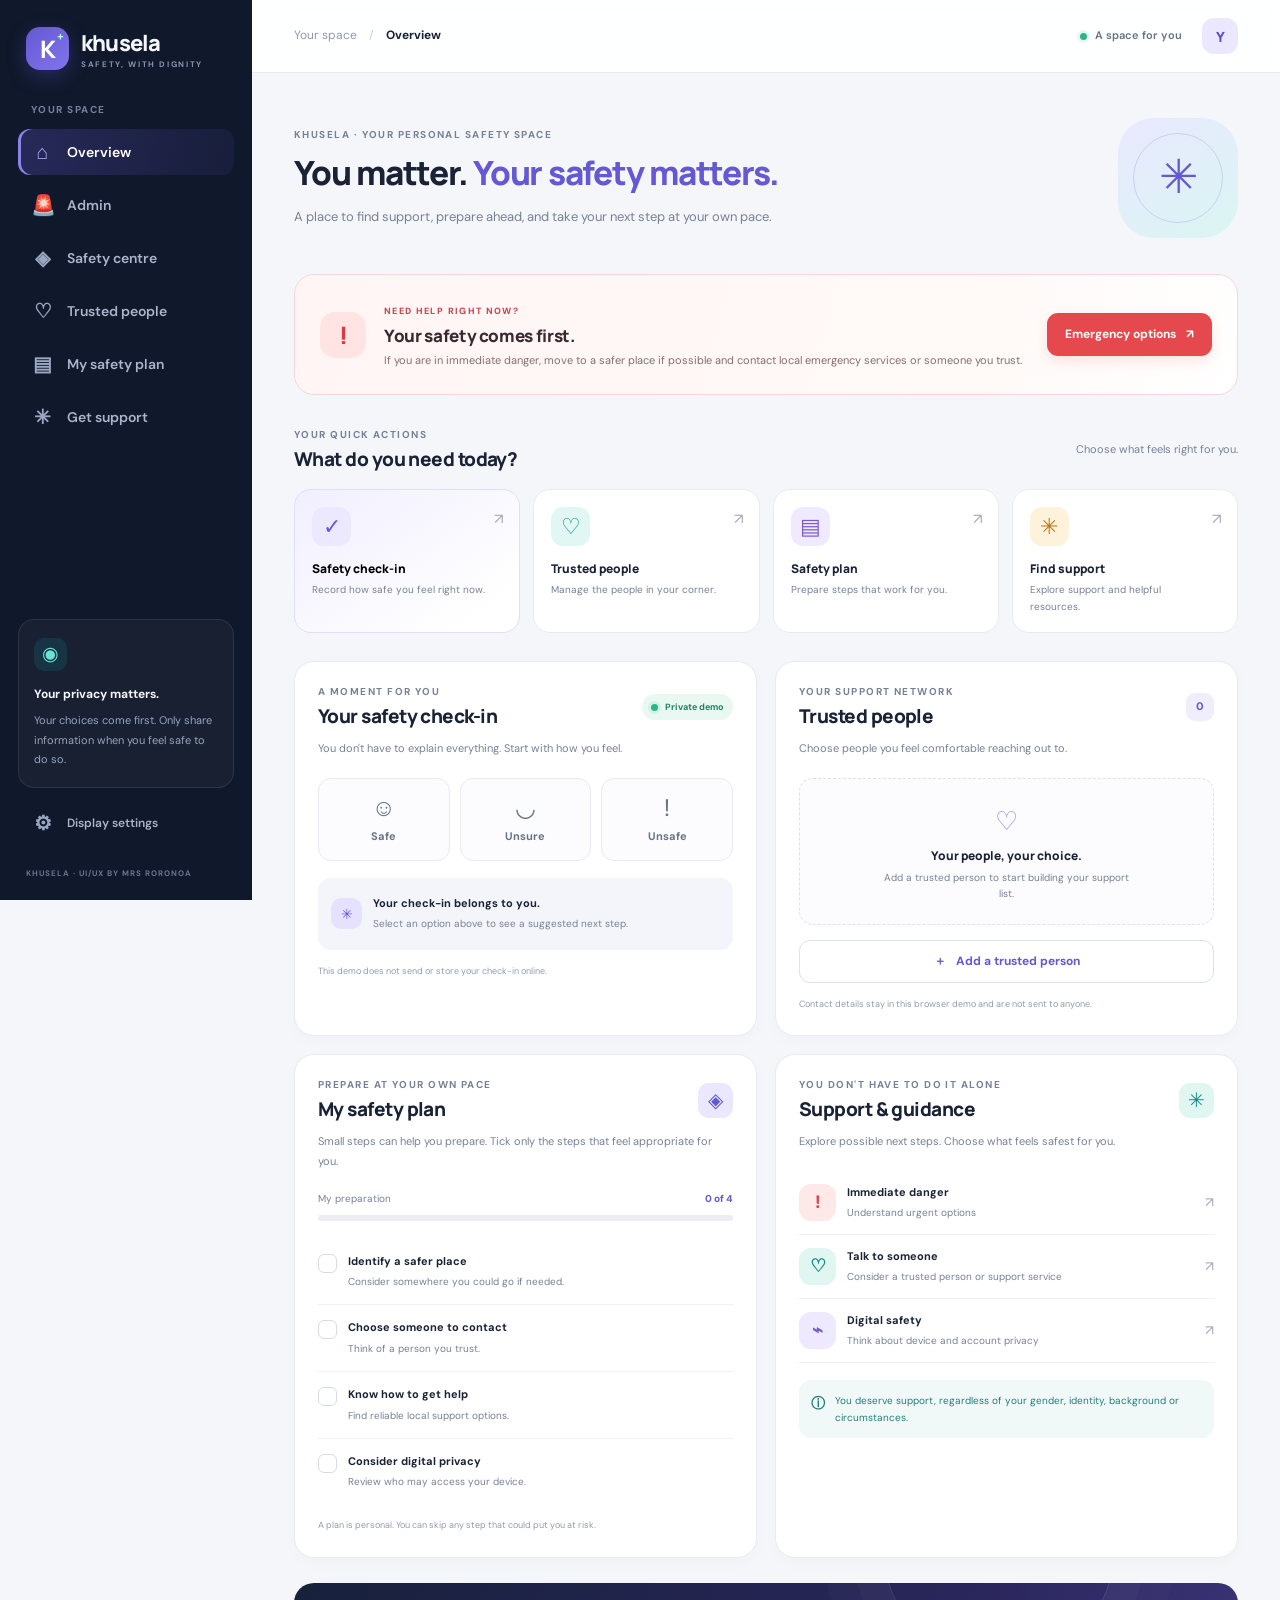
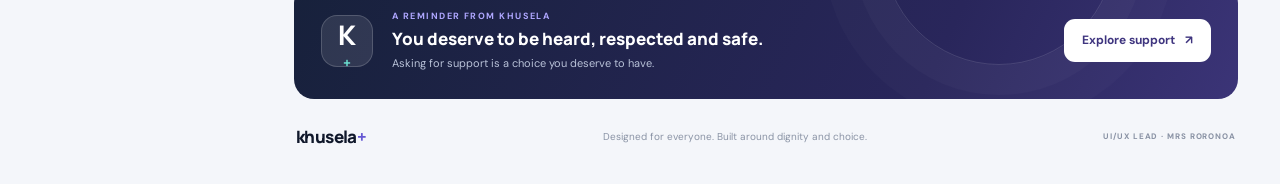
==== commit bef672ea: "Update fmt.Println output from 'Hello' to 'Goodbye'" ====
--- a/index.html
+++ b/index.html
@@ -24,6 +24,7 @@
       <div class="profile-label">YOUR SPACE</div>
       <nav class="side-nav" aria-label="Main navigation">
         <a class="nav-link active" href="#dashboard"><span>⌂</span> Overview</a>
+        <a class="nav-link" href="admin.html"><span>🚨</span> Admin</a>
         <a class="nav-link" href="#safety"><span>◈</span> Safety centre</a>
         <a class="nav-link" href="#contacts"><span>♡</span> Trusted people</a>
         <a class="nav-link" href="#plan"><span>▤</span> My safety plan</a>
